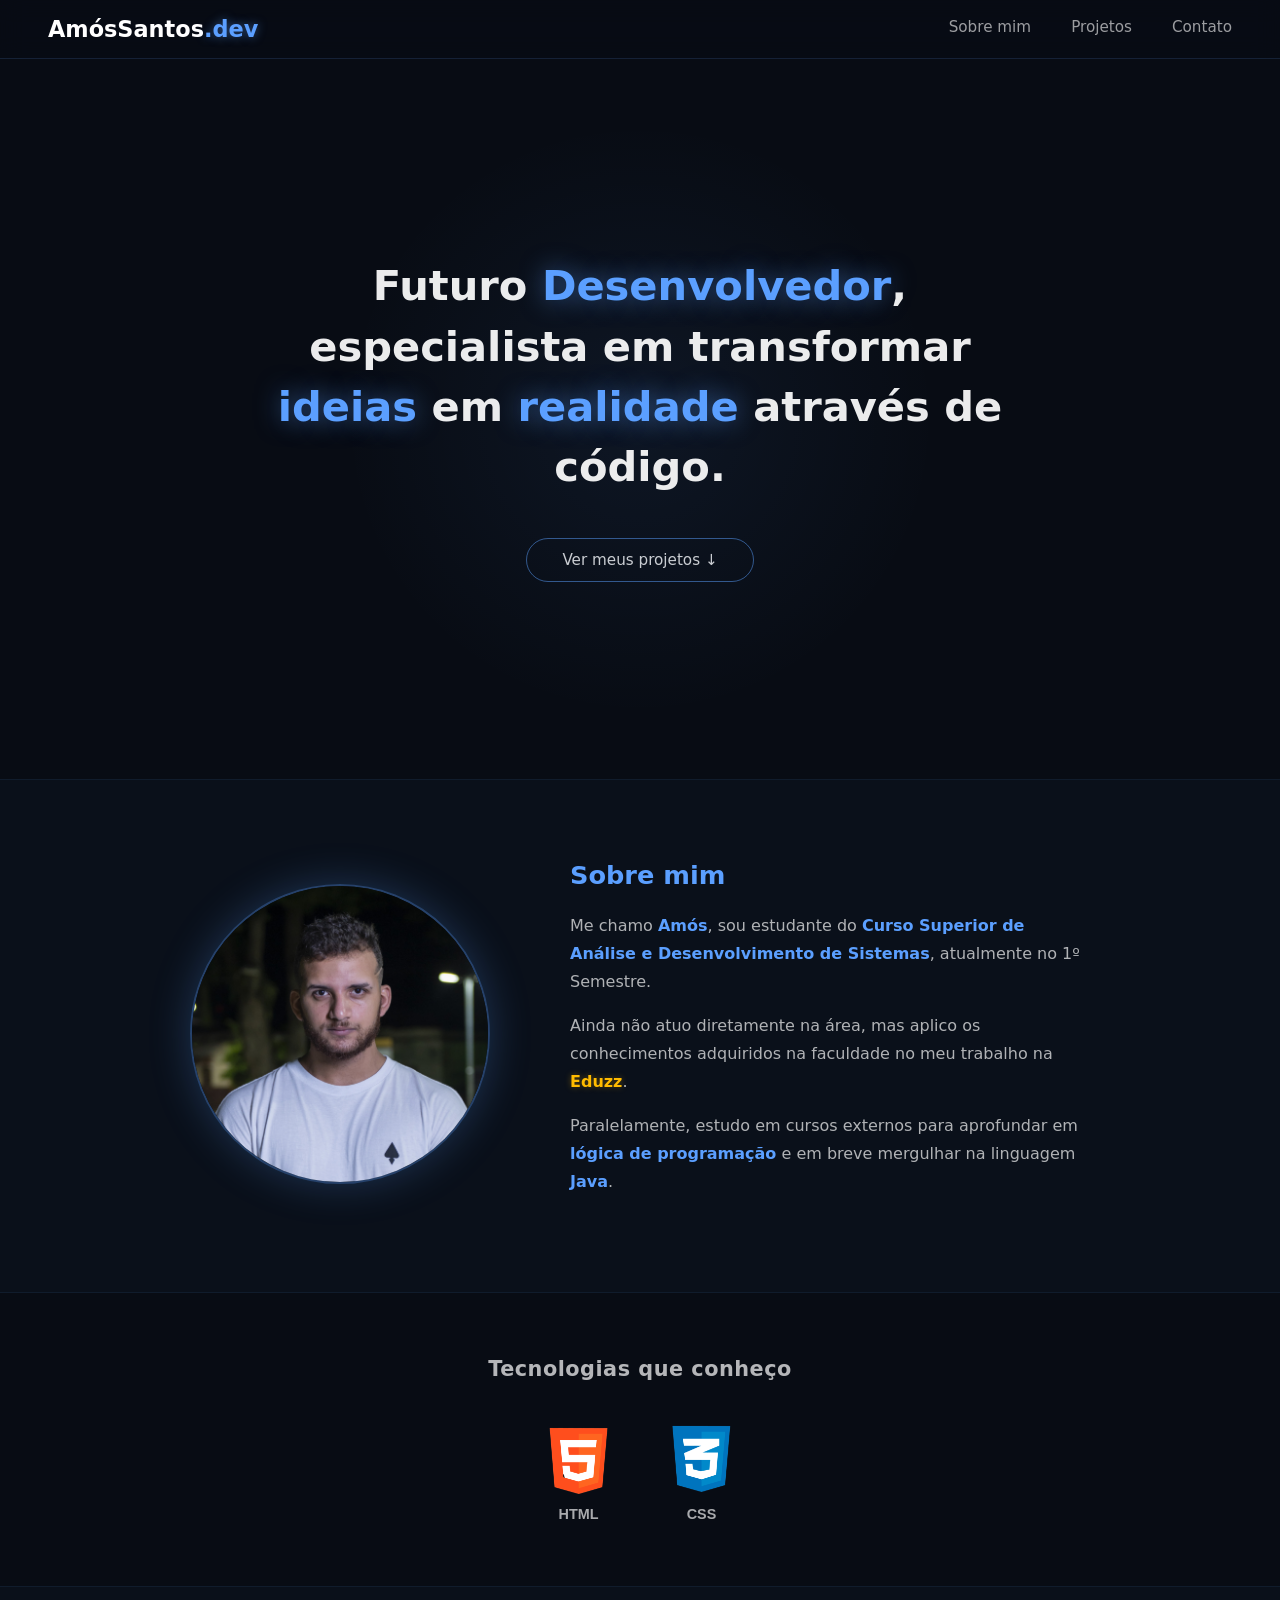
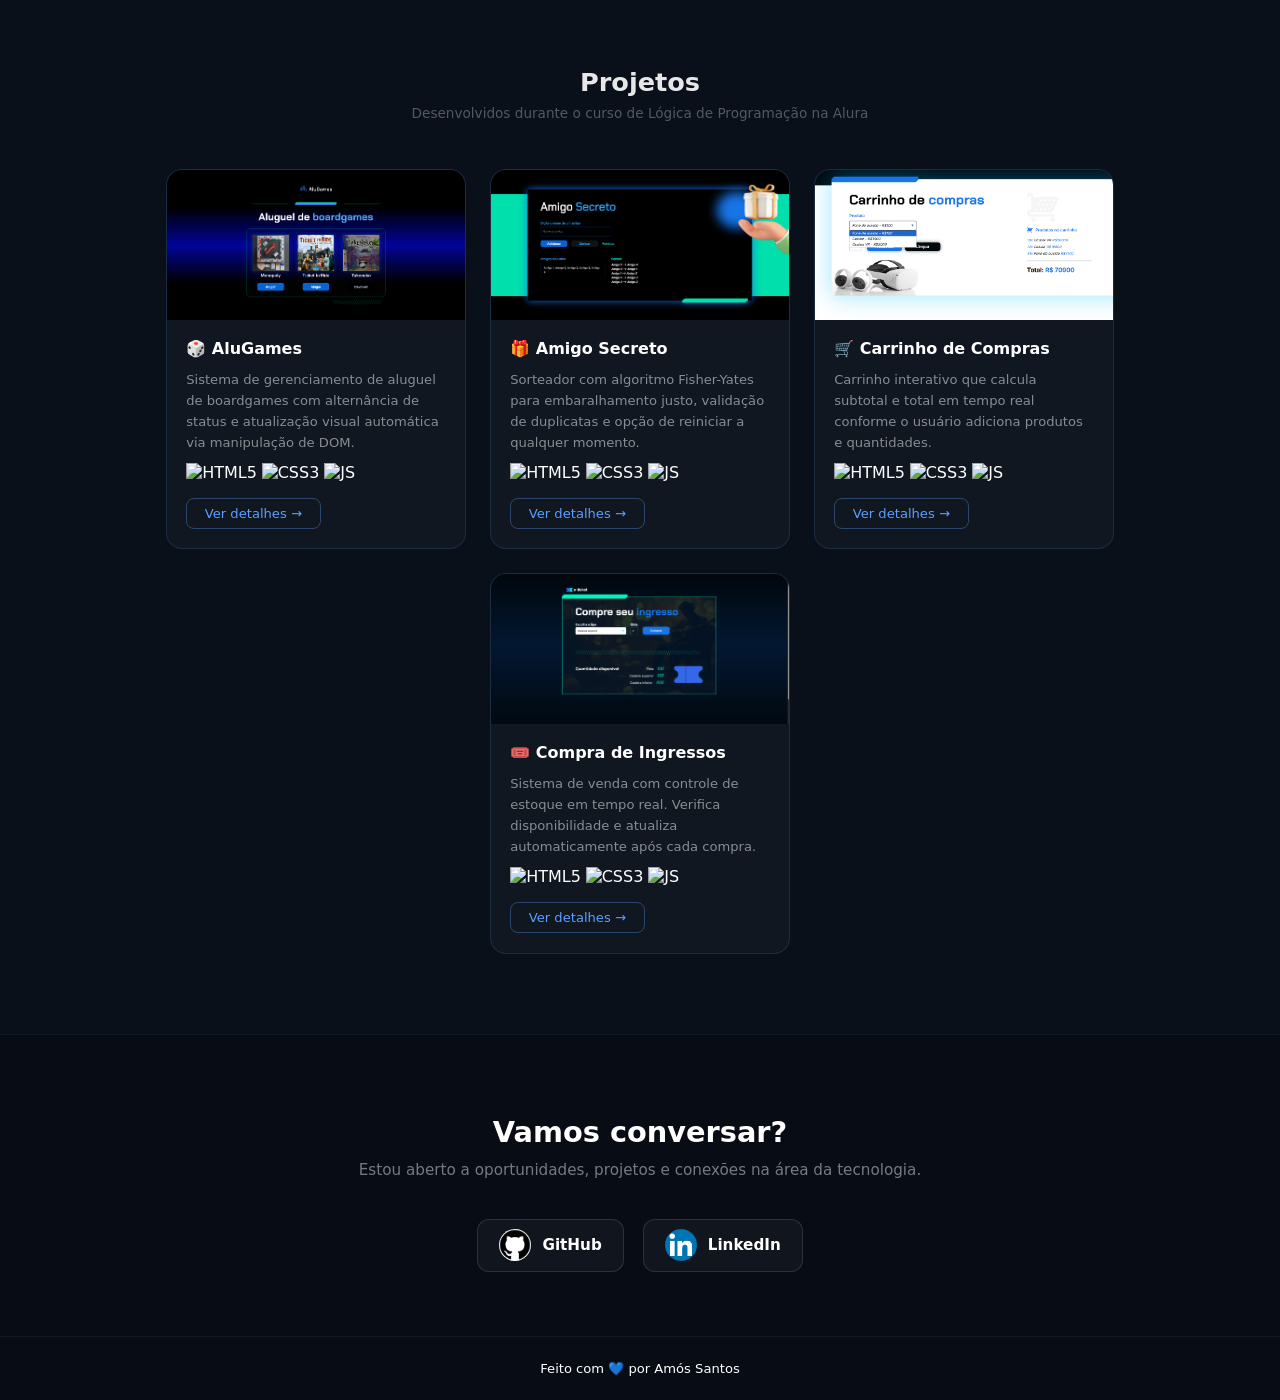
==== Projeto portifólio/Melhorado pela IA/index.html @ 755e551a "commit definitivo" ====
<!doctype html>
<html lang="pt-br">
  <head>
    <meta charset="UTF-8" />
    <meta name="viewport" content="width=device-width, initial-scale=1.0" />
    <title>Amós Santos | Dev</title>
    <link rel="stylesheet" href="index.css" />
  </head>

  <body>
    <!-- MENU -->
    <nav id="menu">
      <p class="logo">
        <a href="#">AmósSantos<span class="logo-destaque">.dev</span></a>
      </p>
      <div class="opcoes">
        <a href="#sobre-mim">Sobre mim</a>
        <a href="#projetos">Projetos</a>
        <a href="#contato">Contato</a>
      </div>
    </nav>

    <!-- HERO -->
    <section class="apresentacao">
      <h1 class="apresentacao-frase">
        Futuro <span class="destaque-frase">Desenvolvedor</span>, especialista
        em transformar <span class="destaque-frase">ideias</span> em
        <span class="destaque-frase">realidade</span>
        através de código.
      </h1>
      <a href="#projetos" class="btn-cta">Ver meus projetos ↓</a>
    </section>

    <!-- SOBRE MIM -->
    <section id="sobre-mim">
      <div class="foto">
        <img src="../img/MF.jpg" alt="Foto de Amós" />
      </div>
      <div class="sm-escrita">
        <h2>Sobre mim</h2>
        <p class="espaco-curto">
          Me chamo <span class="destaque-frase-menor">Amós</span>, sou estudante
          do
          <span class="destaque-frase-menor"
            >Curso Superior de Análise e Desenvolvimento de Sistemas</span
          >, atualmente no 1º Semestre.
        </p>
        <p class="espaco-curto">
          Ainda não atuo diretamente na área, mas aplico os conhecimentos
          adquiridos na faculdade no meu trabalho na
          <span class="eduzz">Eduzz</span>.
        </p>
        <p class="espaco-curto">
          Paralelamente, estudo em cursos externos para aprofundar em
          <span class="destaque-frase-menor">lógica de programação</span> e em
          breve mergulhar na linguagem
          <span class="destaque-frase-menor">Java</span>.
        </p>
      </div>
    </section>

    <!-- LINGUAGENS -->
    <section class="container-linguagem">
      <h2>Tecnologias que conheço</h2>
      <div class="linguagens">
        <div class="linguagem-item">
          <img src="../Logos/html.png" alt="HTML" />
          <p class="nome-linguagem">HTML</p>
        </div>
        <div class="linguagem-item">
          <img src="../Logos/css.png" alt="CSS" />
          <p class="nome-linguagem">CSS</p>
        </div>
      </div>
    </section>

    <!-- PROJETOS -->
    <section id="projetos">
      <h2>Projetos</h2>
      <p class="projetos-subtitulo">
        Desenvolvidos durante o curso de Lógica de Programação na Alura
      </p>

      <div class="continer_projetos">
        <div
          class="card_projeto"
          data-titulo="🎲 AluGames"
          data-img="../img/projetos/AluguelBoardGames.png"
          data-descricao="Sistema de gerenciamento de aluguel de boardgames. O usuário pode alternar o status de cada jogo entre disponível e alugado, com atualização visual automática do botão e da imagem. Desenvolvido com manipulação de DOM e lógica de estados em JavaScript — um dos primeiros contatos com interatividade real no browser."
          data-github="https://github.com/AmosSantos02/Projetos-Alura---Logica-de-programa-o-com-JS/tree/main/alugames"
        >
          <img
            class="card_projetos_img"
            src="../img/projetos/AluguelBoardGames.png"
            alt="AluGames"
          />
          <div class="card_body">
            <h3>🎲 AluGames</h3>
            <p class="card_projetos_descricao">
              Sistema de gerenciamento de aluguel de boardgames com alternância
              de status e atualização visual automática via manipulação de DOM.
            </p>
            <div class="card_projetos_tecnologias">
              <img
                src="https://img.shields.io/badge/HTML5-E34F26?style=flat&logo=html5&logoColor=white"
                alt="HTML5"
              />
              <img
                src="https://img.shields.io/badge/CSS3-1572B6?style=flat&logo=css3&logoColor=white"
                alt="CSS3"
              />
              <img
                src="https://img.shields.io/badge/JavaScript-F7DF1E?style=flat&logo=javascript&logoColor=black"
                alt="JS"
              />
            </div>
            <span class="card_btn">Ver detalhes →</span>
          </div>
        </div>

        <div
          class="card_projeto"
          data-titulo="🎁 Amigo Secreto"
          data-img="../img/projetos/AmigoSecreto.png"
          data-descricao="Aplicação para organizar sorteios de amigo secreto. O usuário adiciona participantes e o sistema embaralha a lista usando o algoritmo Fisher-Yates para gerar os pares de forma aleatória e justa. Conta com validações para evitar nomes duplicados e a possibilidade de reiniciar o sorteio a qualquer momento."
          data-github="https://github.com/AmosSantos02/Projetos-Alura---Logica-de-programa-o-com-JS/tree/main/amigo-secreto"
        >
          <img
            class="card_projetos_img"
            src="../img/projetos/AmigoSecreto.png"
            alt="Amigo Secreto"
          />
          <div class="card_body">
            <h3>🎁 Amigo Secreto</h3>
            <p class="card_projetos_descricao">
              Sorteador com algoritmo Fisher-Yates para embaralhamento justo,
              validação de duplicatas e opção de reiniciar a qualquer momento.
            </p>
            <div class="card_projetos_tecnologias">
              <img
                src="https://img.shields.io/badge/HTML5-E34F26?style=flat&logo=html5&logoColor=white"
                alt="HTML5"
              />
              <img
                src="https://img.shields.io/badge/CSS3-1572B6?style=flat&logo=css3&logoColor=white"
                alt="CSS3"
              />
              <img
                src="https://img.shields.io/badge/JavaScript-F7DF1E?style=flat&logo=javascript&logoColor=black"
                alt="JS"
              />
            </div>
            <span class="card_btn">Ver detalhes →</span>
          </div>
        </div>

        <div
          class="card_projeto"
          data-titulo="🛒 Carrinho de Compras"
          data-img="../img/projetos/CarrinhoDeCompras.png"
          data-descricao="Simulação de um carrinho de compras interativo. O usuário seleciona produtos, define a quantidade e o sistema calcula automaticamente o subtotal e o valor total da compra em tempo real, com inserção dinâmica de itens na lista e opção de limpar o carrinho por completo."
          data-github="https://github.com/AmosSantos02/Projetos-Alura---Logica-de-programa-o-com-JS/tree/main/carrinho-compras"
        >
          <img
            class="card_projetos_img"
            src="../img/projetos/CarrinhoDeCompras.png"
            alt="Carrinho de Compras"
          />
          <div class="card_body">
            <h3>🛒 Carrinho de Compras</h3>
            <p class="card_projetos_descricao">
              Carrinho interativo que calcula subtotal e total em tempo real
              conforme o usuário adiciona produtos e quantidades.
            </p>
            <div class="card_projetos_tecnologias">
              <img
                src="https://img.shields.io/badge/HTML5-E34F26?style=flat&logo=html5&logoColor=white"
                alt="HTML5"
              />
              <img
                src="https://img.shields.io/badge/CSS3-1572B6?style=flat&logo=css3&logoColor=white"
                alt="CSS3"
              />
              <img
                src="https://img.shields.io/badge/JavaScript-F7DF1E?style=flat&logo=javascript&logoColor=black"
                alt="JS"
              />
            </div>
            <span class="card_btn">Ver detalhes →</span>
          </div>
        </div>

        <div
          class="card_projeto"
          data-titulo="🎟️ Compra de Ingressos"
          data-img="../img/projetos/Ingressos.png"
          data-descricao="Sistema de venda de ingressos com controle de estoque em tempo real. O usuário escolhe o tipo de ingresso (pista, cadeira superior ou inferior) e a quantidade desejada. O sistema verifica a disponibilidade e, em caso positivo, subtrai do estoque e atualiza a interface imediatamente."
          data-github="https://github.com/AmosSantos02/Projetos-Alura---Logica-de-programa-o-com-JS/tree/main/ingresso"
        >
          <img
            class="card_projetos_img"
            src="../img/projetos/Ingressos.png"
            alt="Compra de Ingressos"
          />
          <div class="card_body">
            <h3>🎟️ Compra de Ingressos</h3>
            <p class="card_projetos_descricao">
              Sistema de venda com controle de estoque em tempo real. Verifica
              disponibilidade e atualiza automaticamente após cada compra.
            </p>
            <div class="card_projetos_tecnologias">
              <img
                src="https://img.shields.io/badge/HTML5-E34F26?style=flat&logo=html5&logoColor=white"
                alt="HTML5"
              />
              <img
                src="https://img.shields.io/badge/CSS3-1572B6?style=flat&logo=css3&logoColor=white"
                alt="CSS3"
              />
              <img
                src="https://img.shields.io/badge/JavaScript-F7DF1E?style=flat&logo=javascript&logoColor=black"
                alt="JS"
              />
            </div>
            <span class="card_btn">Ver detalhes →</span>
          </div>
        </div>
      </div>
    </section>

    <!-- MODAL -->
    <div id="modal-overlay" class="modal-overlay">
      <div class="modal-box">
        <button class="modal-fechar" id="modal-fechar">✕</button>
        <img class="modal-img" id="modal-img" src="" alt="" />
        <div class="modal-conteudo">
          <h2 class="modal-titulo" id="modal-titulo"></h2>
          <p class="modal-descricao" id="modal-descricao"></p>
          <div class="modal-tecnologias">
            <img
              src="https://img.shields.io/badge/HTML5-E34F26?style=flat-square&logo=html5&logoColor=white"
              alt="HTML5"
            />
            <img
              src="https://img.shields.io/badge/CSS3-1572B6?style=flat-square&logo=css3&logoColor=white"
              alt="CSS3"
            />
            <img
              src="https://img.shields.io/badge/JavaScript-F7DF1E?style=flat-square&logo=javascript&logoColor=black"
              alt="JS"
            />
          </div>
          <a class="modal-btn" id="modal-btn" href="#" target="_blank"
            >Ver no GitHub →</a
          >
        </div>
      </div>
    </div>

    <!-- CONTATO -->
    <section id="contato">
      <h2>Vamos conversar?</h2>
      <p class="contato-sub">
        Estou aberto a oportunidades, projetos e conexões na área da tecnologia.
      </p>
      <div class="redes">
        <a href="https://github.com/AmosSantos02" target="_blank" class="midia">
          <img src="../img/Githublogo.jpg" alt="GitHub" />
          <p>GitHub</p>
        </a>
        <a
          href="https://www.linkedin.com/in/am%C3%B3s-santos-841b32259/"
          target="_blank"
          class="midia"
        >
          <img src="../img/LinkedInlogo.png" alt="LinkedIn" />
          <p>LinkedIn</p>
        </a>
      </div>
    </section>

    <footer>
      <p>Feito com 💙 por Amós Santos</p>
    </footer>

    <script>
      const cards = document.querySelectorAll(".card_projeto");
      const overlay = document.getElementById("modal-overlay");
      const btnFechar = document.getElementById("modal-fechar");

      cards.forEach((card) => {
        card.addEventListener("click", () => {
          document.getElementById("modal-img").src = card.dataset.img;
          document.getElementById("modal-img").alt = card.dataset.titulo;
          document.getElementById("modal-titulo").textContent =
            card.dataset.titulo;
          document.getElementById("modal-descricao").textContent =
            card.dataset.descricao;
          document.getElementById("modal-btn").href = card.dataset.github;

          overlay.classList.add("ativo");
          document.body.style.overflow = "hidden";
        });
      });

      function fecharModal() {
        overlay.classList.remove("ativo");
        document.body.style.overflow = "";
      }

      btnFechar.addEventListener("click", fecharModal);

      overlay.addEventListener("click", (e) => {
        if (e.target === overlay) fecharModal();
      });

      document.addEventListener("keydown", (e) => {
        if (e.key === "Escape") fecharModal();
      });
    </script>
  </body>
</html>
---- Projeto portifólio/Melhorado pela IA/index.css ----
/* ===========================
   BASE
=========================== */
*, *::before, *::after {
  margin: 0;
  padding: 0;
  box-sizing: border-box;
  color: white;
  text-decoration: none;
  font-family: system-ui, -apple-system, BlinkMacSystemFont, 'Segoe UI', Roboto, Oxygen, Ubuntu, Cantarell, 'Open Sans', 'Helvetica Neue', sans-serif;
}

html {
  font-size: 16px;
  scroll-behavior: smooth;
}

body {
  background-color: #080c14;
  overflow-x: hidden;
}

/* ===========================
   MENU
=========================== */
#menu {
  position: sticky;
  top: 0;
  z-index: 100;
  display: flex;
  justify-content: space-between;
  align-items: center;
  padding: 1rem 3rem;
  background-color: rgba(8, 12, 20, 0.9);
  backdrop-filter: blur(12px);
  border-bottom: 1px solid rgba(100, 160, 255, 0.15);
}

.logo {
  font-size: 1.4rem;
  font-weight: bold;
}

.logo-destaque {
  color: #5b9fff;
  text-shadow: 0 0 10px rgba(91, 159, 255, 0.5);
}

.opcoes {
  display: flex;
  gap: 2.5rem;
}

.opcoes a {
  font-size: 0.95rem;
  font-weight: 500;
  color: rgba(255, 255, 255, 0.6);
  position: relative;
  padding-bottom: 4px;
  transition: color 0.3s;
}

.opcoes a::after {
  content: '';
  position: absolute;
  bottom: 0;
  left: 0;
  width: 0;
  height: 2px;
  background: #5b9fff;
  border-radius: 2px;
  transition: width 0.3s ease;
}

.opcoes a:hover {
  color: white;
}

.opcoes a:hover::after {
  width: 100%;
}

/* ===========================
   APRESENTAÇÃO (HERO)
=========================== */
.apresentacao {
  display: flex;
  flex-direction: column;
  align-items: center;
  justify-content: center;
  min-height: 80vh;
  padding: 4rem 2rem;
  text-align: center;
  position: relative;
}

.apresentacao::before {
  content: '';
  position: absolute;
  width: 600px;
  height: 600px;
  background: radial-gradient(circle, rgba(91, 159, 255, 0.07) 0%, transparent 70%);
  border-radius: 50%;
  top: 50%;
  left: 50%;
  transform: translate(-50%, -50%);
  pointer-events: none;
}

.apresentacao-frase {
  max-width: 750px;
  font-size: 2.6rem;
  line-height: 1.45;
  font-weight: 600;
  color: rgba(255, 255, 255, 0.92);
  margin-bottom: 2.5rem;
  position: relative;
}

.destaque-frase {
  color: #5b9fff;
  font-weight: bold;
  text-shadow: 0 0 25px rgba(91, 159, 255, 0.5);
}

.btn-cta {
  display: inline-block;
  padding: 0.75rem 2.2rem;
  border: 1.5px solid rgba(91, 159, 255, 0.5);
  border-radius: 2rem;
  font-size: 0.95rem;
  color: rgba(255,255,255,0.8);
  transition: all 0.3s;
}

.btn-cta:hover {
  background: rgba(91, 159, 255, 0.12);
  border-color: #5b9fff;
  color: white;
  box-shadow: 0 0 20px rgba(91, 159, 255, 0.2);
}

/* ===========================
   SOBRE MIM
=========================== */
#sobre-mim {
  width: 100%;
  display: flex;
  align-items: center;
  justify-content: center;
  gap: 5rem;
  padding: 5rem 3rem;
  background: rgba(91, 159, 255, 0.025);
  border-top: 1px solid rgba(91, 159, 255, 0.08);
  border-bottom: 1px solid rgba(91, 159, 255, 0.08);
}
.foto img {
  width: 300px;
  height: 300px;
  object-fit: cover;
  border-radius: 50%;
  border: 2px solid rgba(91, 159, 255, 0.35);
  box-shadow: 0 0 40px rgba(91, 159, 255, 0.25);
  flex-shrink: 0;
}

.sm-escrita {
  max-width: 520px;
}

.sm-escrita h2 {
  font-size: 1.6rem;
  margin-bottom: 1.4rem;
  color: #5b9fff;
}

.sm-escrita p {
  font-size: 1rem;
  line-height: 1.75;
  color: rgba(255, 255, 255, 0.68);
}

.destaque-frase-menor {
  color: #5b9fff;
  font-weight: 600;
}

.espaco-curto {
  margin-bottom: 1rem;
}

.eduzz {
  color: #ffbb00;
  font-weight: bold;
  text-shadow: 0 0 6px rgba(255, 187, 0, 0.35);
}

/* ===========================
   LINGUAGENS / TECNOLOGIAS
=========================== */
.container-linguagem {
  width: 100%;
  display: flex;
  flex-direction: column;
  align-items: center;
  text-align: center;
  padding: 4rem 2rem;
}

.container-linguagem h2 {
  font-size: 1.3rem;
  font-weight: 600;
  color: rgba(255,255,255,0.7);
  margin-bottom: 2.5rem;
  letter-spacing: 0.5px;
}

.linguagens {
  display: flex;
  justify-content: center;
  gap: 3rem;
  flex-wrap: wrap;
}

.linguagem-item {
  display: flex;
  flex-direction: column;
  align-items: center;
  gap: 0.6rem;
  transition: transform 0.3s;
}

.linguagem-item:hover {
  transform: translateY(-5px);
}

.linguagem-item img {
  width: 75px;
}

.nome-linguagem {
  font-family: "Gill Sans", "Gill Sans MT", Calibri, "Trebuchet MS", sans-serif;
  font-size: 0.9rem;
  font-weight: 600;
  color: rgba(255,255,255,0.65);
}

/* ===========================
   PROJETOS
=========================== */
#projetos {
  width: 100%;
  padding: 5rem 2rem;
  display: flex;
  flex-direction: column;
  align-items: center;
  background: rgba(91, 159, 255, 0.025);
  border-top: 1px solid rgba(91, 159, 255, 0.08);
  border-bottom: 1px solid rgba(91, 159, 255, 0.08);
}

#projetos > h2 {
  font-size: 1.6rem;
  font-weight: 600;
  color: rgba(255,255,255,0.9);
  margin-bottom: 0.5rem;
}

.projetos-subtitulo {
  font-size: 0.85rem;
  color: rgba(255,255,255,0.3);
  margin-bottom: 3rem;
}

.continer_projetos {
  display: flex;
  flex-wrap: wrap;
  gap: 1.5rem;
  justify-content: center;
  max-width: 1050px;
  width: 100%;
}

.card_projeto {
  width: 300px;
  background: rgba(255, 255, 255, 0.03);
  border: 1px solid rgba(91, 159, 255, 0.15);
  border-radius: 1rem;
  overflow: hidden;
  transition: transform 0.3s, box-shadow 0.3s, border-color 0.3s;
}

.card_projeto:hover {
  transform: translateY(-6px);
  box-shadow: 0 10px 35px rgba(91, 159, 255, 0.15);
  border-color: rgba(91, 159, 255, 0.4);
}

.card_projetos_img {
  width: 100%;
  height: 150px;
  object-fit: cover;
  display: block;
  background-color: #111827;
}

.card_body {
  padding: 1.2rem;
  display: flex;
  flex-direction: column;
  gap: 0.65rem;
}

.card_body h3 {
  font-size: 1rem;
  font-weight: 700;
}

.card_projetos_descricao {
  font-size: 0.82rem;
  line-height: 1.6;
  color: rgba(255, 255, 255, 0.5);
}

.card_projetos_tecnologias {
  display: flex;
  flex-wrap: wrap;
  gap: 0.3rem;
}

.card_projetos_tecnologias img {
  height: 18px;
  width: auto;
}

.card_btn {
  display: inline-block;
  margin-top: 0.4rem;
  padding: 0.45rem 1.1rem;
  border: 1px solid rgba(91, 159, 255, 0.35);
  border-radius: 0.5rem;
  font-size: 0.82rem;
  color: #5b9fff;
  text-align: center;
  align-self: flex-start;
  transition: all 0.3s;
}

.card_btn:hover {
  background: #5b9fff;
  color: white;
  border-color: #5b9fff;
}

/* ===========================
   CONTATO
=========================== */
#contato {
  width: 100%;
  text-align: center;
  padding: 5rem 2rem 4rem;
}

#contato h2 {
  font-size: 1.8rem;
  font-weight: 700;
  margin-bottom: 0.75rem;
}

.contato-sub {
  font-size: 0.95rem;
  color: rgba(255,255,255,0.45);
  margin-bottom: 2.5rem;
}

.redes {
  display: flex;
  justify-content: center;
  gap: 1.2rem;
  flex-wrap: wrap;
}

.midia {
  display: flex;
  align-items: center;
  gap: 0.7rem;
  font-weight: 600;
  font-size: 0.95rem;
  padding: 0.6rem 1.3rem;
  border: 1px solid rgba(255, 255, 255, 0.12);
  background-color: rgba(255, 255, 255, 0.04);
  border-radius: 0.75rem;
  transition: all 0.3s;
}

.midia:hover {
  transform: translateY(-3px);
  background-color: rgba(91, 159, 255, 0.12);
  border-color: rgba(91, 159, 255, 0.45);
  box-shadow: 0 6px 20px rgba(91, 159, 255, 0.15);
}

.midia img {
  width: 2rem;
  border-radius: 50%;
}

/* ===========================
   FOOTER
=========================== */
footer {
  text-align: center;
  padding: 1.5rem;
  font-size: 0.82rem;
  color: rgba(255,255,255,0.2);
  border-top: 1px solid rgba(255,255,255,0.05);
}

/* ===========================
   MODAL
=========================== */
.modal-overlay {
  position: fixed;
  inset: 0;
  background: rgba(0, 0, 0, 0.75);
  backdrop-filter: blur(6px);
  z-index: 999;
  display: flex;
  align-items: center;
  justify-content: center;
  padding: 2rem;

  opacity: 0;
  pointer-events: none;
  transition: opacity 0.3s ease;
}

.modal-overlay.ativo {
  opacity: 1;
  pointer-events: all;
}

.modal-box {
  background: #0f1624;
  border: 1px solid rgba(91, 159, 255, 0.2);
  border-radius: 1.2rem;
  overflow: hidden;
  max-width: 820px;
  width: 100%;
  position: relative;
  transform: translateY(20px) scale(0.97);
  transition: transform 0.3s ease;
}

.modal-overlay.ativo .modal-box {
  transform: translateY(0) scale(1);
}

.modal-fechar {
  position: absolute;
  top: 1rem;
  right: 1rem;
  background: rgba(255,255,255,0.08);
  border: 1px solid rgba(255,255,255,0.15);
  border-radius: 50%;
  width: 2.2rem;
  height: 2.2rem;
  font-size: 1rem;
  cursor: pointer;
  display: flex;
  align-items: center;
  justify-content: center;
  transition: background 0.2s;
  z-index: 10;
}

.modal-fechar:hover {
  background: rgba(255, 80, 80, 0.25);
  border-color: rgba(255, 80, 80, 0.4);
}

.modal-img {
  width: 100%;
  max-height: 380px;
  object-fit: cover;
  display: block;
  background-color: #111827;
}

.modal-conteudo {
  padding: 1.8rem 2rem 2rem;
  display: flex;
  flex-direction: column;
  gap: 0.9rem;
}

.modal-titulo {
  font-size: 1.4rem;
  font-weight: 700;
}

.modal-descricao {
  font-size: 0.95rem;
  line-height: 1.75;
  color: rgba(255,255,255,0.65);
}

.modal-tecnologias {
  display: flex;
  gap: 0.4rem;
  flex-wrap: wrap;
}

.modal-tecnologias img {
  height: 22px;
}

.modal-btn {
  display: inline-block;
  align-self: flex-start;
  margin-top: 0.4rem;
  padding: 0.6rem 1.5rem;
  background: rgba(91, 159, 255, 0.12);
  border: 1px solid rgba(91, 159, 255, 0.4);
  border-radius: 0.6rem;
  font-size: 0.9rem;
  color: #5b9fff;
  transition: all 0.3s;
}

.modal-btn:hover {
  background: #5b9fff;
  color: white;
  border-color: #5b9fff;
}

/* card vira clicável */
.card_projeto {
  cursor: pointer;
}

/* ===========================
   RESPONSIVIDADE — TELAS GRANDES (2K+)
=========================== */
@media (min-width: 1440px) {
  html {
    font-size: 18px;
  }

  .apresentacao-frase {
    font-size: 3.2rem;
    max-width: 950px;
  }

  .btn-cta {
    font-size: 1.1rem;
    padding: 0.9rem 2.6rem;
  }

  #sobre-mim {
    gap: 7rem;
    padding: 7rem 5rem;
  }

  .foto img {
    width: 500px;
    height: 500px;
  }

  .sm-escrita {
    max-width: 620px;
  }

  .sm-escrita h2 {
    font-size: 2rem;
  }

  .sm-escrita p {
    font-size: 1.15rem;
  }

  .container-linguagem {
    padding: 5rem 2rem;
  }

  .linguagem-item img {
    width: 95px;
  }

  .nome-linguagem {
    font-size: 1.05rem;
  }

  #projetos {
    padding: 6rem 2rem;
  }

  #projetos > h2 {
    font-size: 2rem;
  }

  .continer_projetos {
    max-width: 1300px;
    gap: 2rem;
  }

  .card_projeto {
    width: 360px;
  }

  .card_projetos_img {
    height: 185px;
  }

  .card_body {
    padding: 1.5rem;
    gap: 0.8rem;
  }

  .card_body h3 {
    font-size: 1.2rem;
  }

  .card_projetos_descricao {
    font-size: 0.95rem;
  }

  .card_projetos_tecnologias img {
    height: 22px;
  }

  .card_btn {
    font-size: 0.95rem;
    padding: 0.6rem 1.4rem;
  }

  #contato {
    padding: 6rem 2rem 5rem;
  }

  #contato h2 {
    font-size: 2.2rem;
  }

  .contato-sub {
    font-size: 1.1rem;
  }

  .midia {
    font-size: 1.1rem;
    padding: 0.8rem 1.6rem;
  }

  .midia img {
    width: 2.5rem;
  }
}

@media (min-width: 2000px) {
  html {
    font-size: 20px;
  }

  .continer_projetos {
    max-width: 1600px;
  }

  .card_projeto {
    width: 400px;
  }

  #sobre-mim {
    max-width: 1400px;
    margin: 0 auto;
    width: 100%;
  }
}

/* ===========================
   RESPONSIVIDADE — TELAS PEQUENAS
=========================== */
@media (max-width: 768px) {
  #menu {
    padding: 0.9rem 1.5rem;
  }

  .opcoes {
    gap: 1.2rem;
  }

  .opcoes a {
    font-size: 0.85rem;
  }

  .apresentacao-frase {
    font-size: 1.9rem;
  }

  #sobre-mim {
    flex-direction: column;
    text-align: center;
    padding: 3.5rem 1.5rem;
    gap: 2rem;
  }

  .sm-escrita {
    max-width: 100%;
  }

  .sm-escrita p {
    text-align: left;
  }

  .card_projeto {
    width: 100%;
    max-width: 340px;
  }
}

@media (max-width: 480px) {
  .apresentacao-frase {
    font-size: 1.5rem;
  }

  #menu {
    flex-direction: column;
    gap: 0.5rem;
    padding: 0.75rem 1rem;
  }

  .logo {
    font-size: 1.1rem;
  }
}
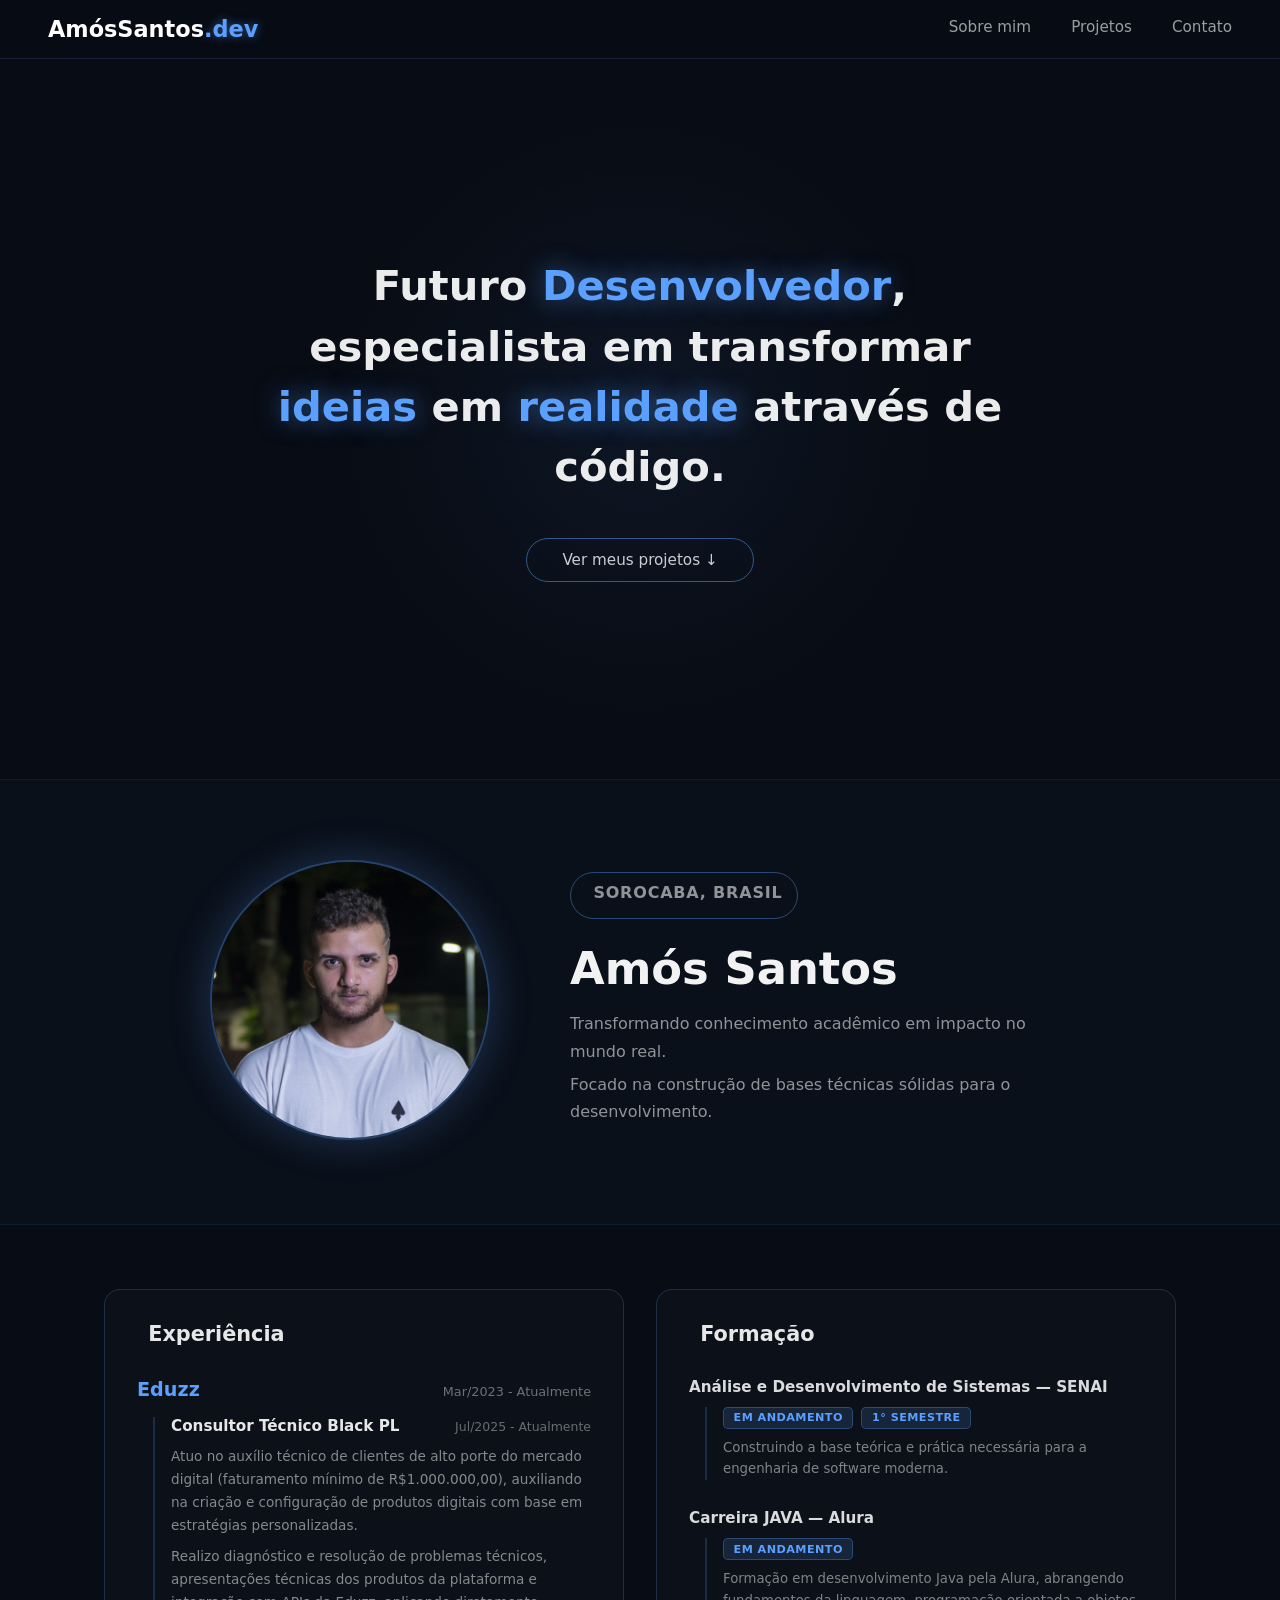
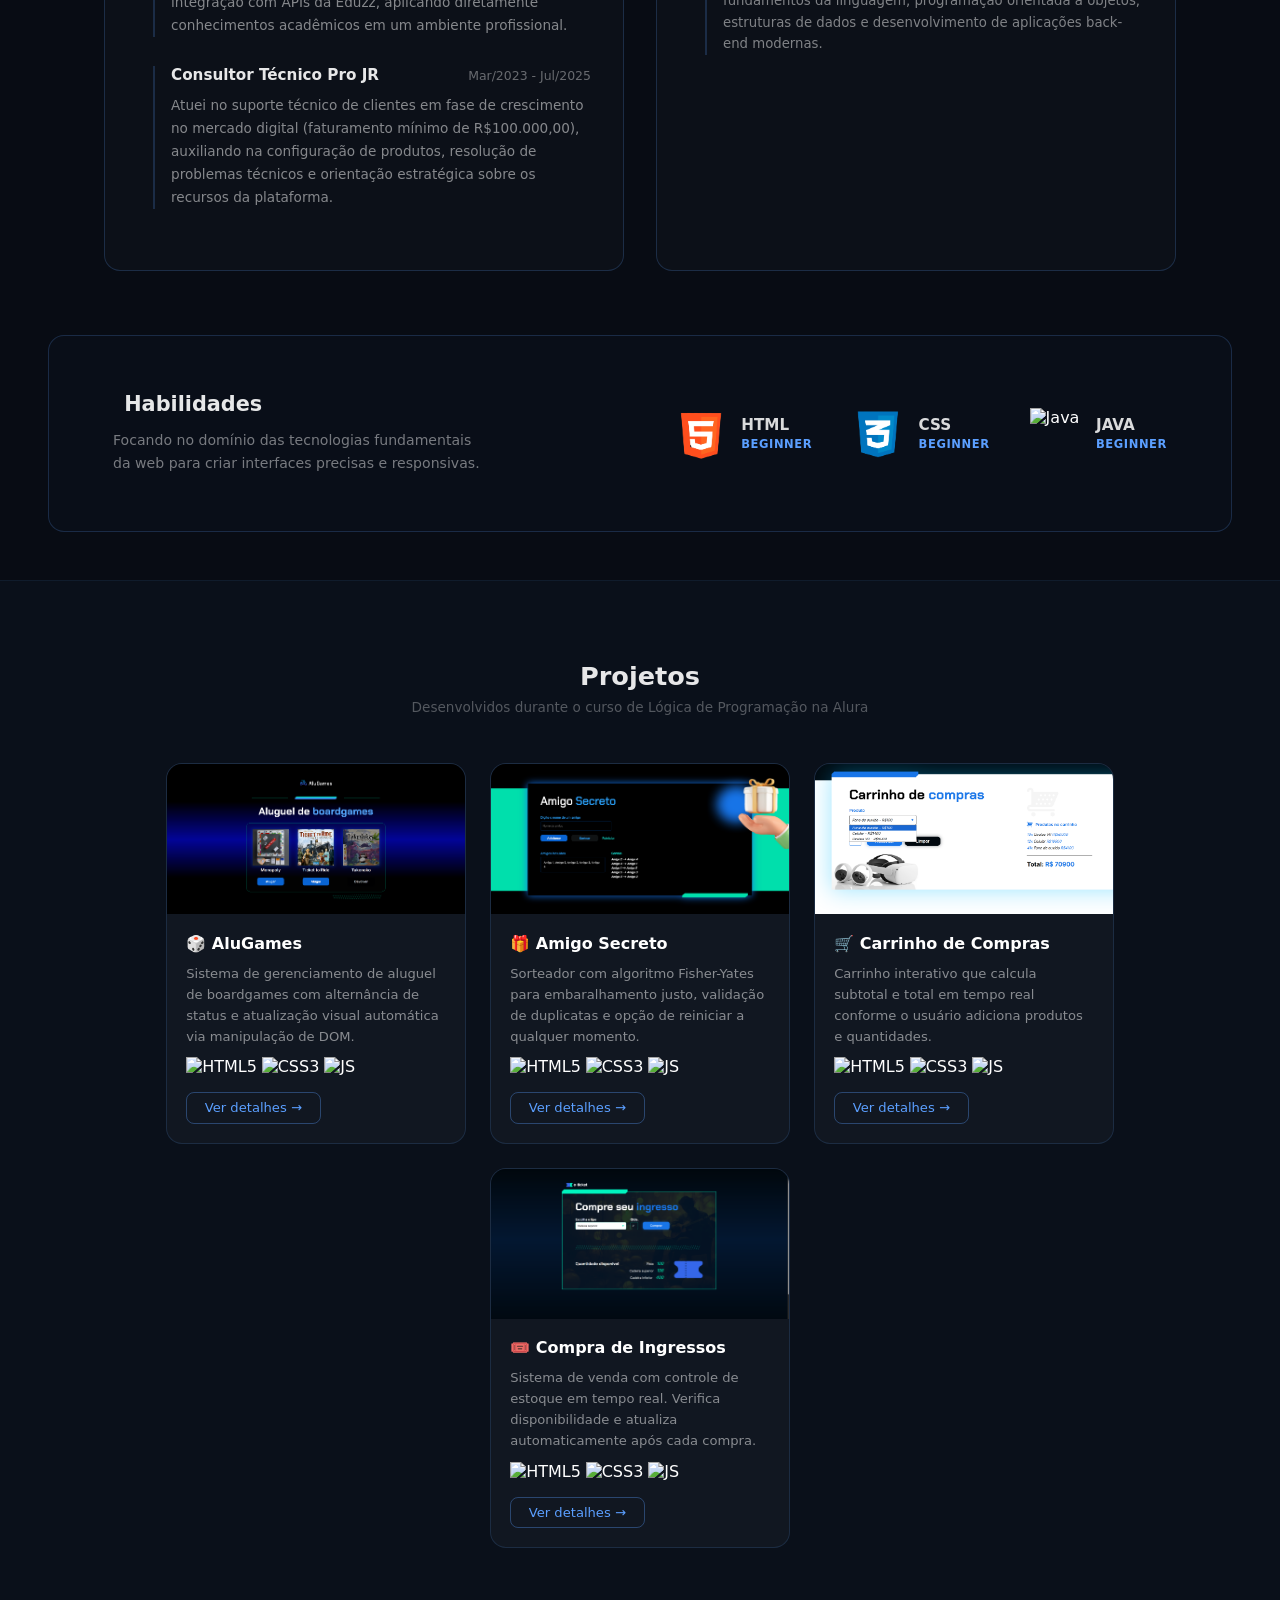
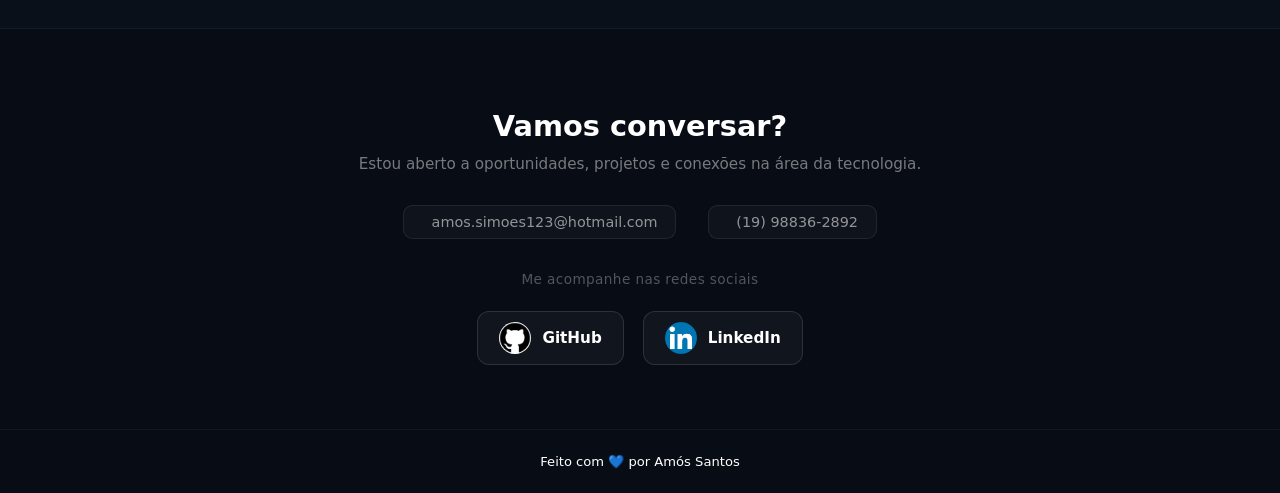
==== commit 14cfaa88: "Ajuste no sobre mim" ====
--- a/Projeto portifólio/Melhorado pela IA/index.html
+++ b/Projeto portifólio/Melhorado pela IA/index.html
@@ -1,322 +1,344 @@
 <!doctype html>
 <html lang="pt-br">
-  <head>
-    <meta charset="UTF-8" />
-    <meta name="viewport" content="width=device-width, initial-scale=1.0" />
-    <title>Amós Santos | Dev</title>
-    <link rel="stylesheet" href="index.css" />
-  </head>
-
-  <body>
-    <!-- MENU -->
-    <nav id="menu">
-      <p class="logo">
-        <a href="#">AmósSantos<span class="logo-destaque">.dev</span></a>
-      </p>
-      <div class="opcoes">
-        <a href="#sobre-mim">Sobre mim</a>
-        <a href="#projetos">Projetos</a>
-        <a href="#contato">Contato</a>
-      </div>
-    </nav>
-
-    <!-- HERO -->
-    <section class="apresentacao">
-      <h1 class="apresentacao-frase">
-        Futuro <span class="destaque-frase">Desenvolvedor</span>, especialista
-        em transformar <span class="destaque-frase">ideias</span> em
-        <span class="destaque-frase">realidade</span>
-        através de código.
-      </h1>
-      <a href="#projetos" class="btn-cta">Ver meus projetos ↓</a>
-    </section>
-
-    <!-- SOBRE MIM -->
-    <section id="sobre-mim">
-      <div class="foto">
-        <img src="../img/MF.jpg" alt="Foto de Amós" />
-      </div>
-      <div class="sm-escrita">
-        <h2>Sobre mim</h2>
-        <p class="espaco-curto">
-          Me chamo <span class="destaque-frase-menor">Amós</span>, sou estudante
-          do
-          <span class="destaque-frase-menor"
-            >Curso Superior de Análise e Desenvolvimento de Sistemas</span
-          >, atualmente no 1º Semestre.
-        </p>
-        <p class="espaco-curto">
-          Ainda não atuo diretamente na área, mas aplico os conhecimentos
-          adquiridos na faculdade no meu trabalho na
-          <span class="eduzz">Eduzz</span>.
-        </p>
-        <p class="espaco-curto">
-          Paralelamente, estudo em cursos externos para aprofundar em
-          <span class="destaque-frase-menor">lógica de programação</span> e em
-          breve mergulhar na linguagem
-          <span class="destaque-frase-menor">Java</span>.
-        </p>
-      </div>
-    </section>
-
-    <!-- LINGUAGENS -->
-    <section class="container-linguagem">
-      <h2>Tecnologias que conheço</h2>
-      <div class="linguagens">
-        <div class="linguagem-item">
-          <img src="../Logos/html.png" alt="HTML" />
-          <p class="nome-linguagem">HTML</p>
-        </div>
-        <div class="linguagem-item">
-          <img src="../Logos/css.png" alt="CSS" />
-          <p class="nome-linguagem">CSS</p>
-        </div>
-      </div>
-    </section>
-
-    <!-- PROJETOS -->
-    <section id="projetos">
-      <h2>Projetos</h2>
-      <p class="projetos-subtitulo">
-        Desenvolvidos durante o curso de Lógica de Programação na Alura
-      </p>
-
-      <div class="continer_projetos">
-        <div
-          class="card_projeto"
-          data-titulo="🎲 AluGames"
-          data-img="../img/projetos/AluguelBoardGames.png"
-          data-descricao="Sistema de gerenciamento de aluguel de boardgames. O usuário pode alternar o status de cada jogo entre disponível e alugado, com atualização visual automática do botão e da imagem. Desenvolvido com manipulação de DOM e lógica de estados em JavaScript — um dos primeiros contatos com interatividade real no browser."
-          data-github="https://github.com/AmosSantos02/Projetos-Alura---Logica-de-programa-o-com-JS/tree/main/alugames"
-        >
-          <img
-            class="card_projetos_img"
-            src="../img/projetos/AluguelBoardGames.png"
-            alt="AluGames"
-          />
-          <div class="card_body">
-            <h3>🎲 AluGames</h3>
-            <p class="card_projetos_descricao">
-              Sistema de gerenciamento de aluguel de boardgames com alternância
-              de status e atualização visual automática via manipulação de DOM.
-            </p>
-            <div class="card_projetos_tecnologias">
-              <img
-                src="https://img.shields.io/badge/HTML5-E34F26?style=flat&logo=html5&logoColor=white"
-                alt="HTML5"
-              />
-              <img
-                src="https://img.shields.io/badge/CSS3-1572B6?style=flat&logo=css3&logoColor=white"
-                alt="CSS3"
-              />
-              <img
-                src="https://img.shields.io/badge/JavaScript-F7DF1E?style=flat&logo=javascript&logoColor=black"
-                alt="JS"
-              />
-            </div>
-            <span class="card_btn">Ver detalhes →</span>
-          </div>
-        </div>
-
-        <div
-          class="card_projeto"
-          data-titulo="🎁 Amigo Secreto"
-          data-img="../img/projetos/AmigoSecreto.png"
-          data-descricao="Aplicação para organizar sorteios de amigo secreto. O usuário adiciona participantes e o sistema embaralha a lista usando o algoritmo Fisher-Yates para gerar os pares de forma aleatória e justa. Conta com validações para evitar nomes duplicados e a possibilidade de reiniciar o sorteio a qualquer momento."
-          data-github="https://github.com/AmosSantos02/Projetos-Alura---Logica-de-programa-o-com-JS/tree/main/amigo-secreto"
-        >
-          <img
-            class="card_projetos_img"
-            src="../img/projetos/AmigoSecreto.png"
-            alt="Amigo Secreto"
-          />
-          <div class="card_body">
-            <h3>🎁 Amigo Secreto</h3>
-            <p class="card_projetos_descricao">
-              Sorteador com algoritmo Fisher-Yates para embaralhamento justo,
-              validação de duplicatas e opção de reiniciar a qualquer momento.
-            </p>
-            <div class="card_projetos_tecnologias">
-              <img
-                src="https://img.shields.io/badge/HTML5-E34F26?style=flat&logo=html5&logoColor=white"
-                alt="HTML5"
-              />
-              <img
-                src="https://img.shields.io/badge/CSS3-1572B6?style=flat&logo=css3&logoColor=white"
-                alt="CSS3"
-              />
-              <img
-                src="https://img.shields.io/badge/JavaScript-F7DF1E?style=flat&logo=javascript&logoColor=black"
-                alt="JS"
-              />
-            </div>
-            <span class="card_btn">Ver detalhes →</span>
-          </div>
-        </div>
-
-        <div
-          class="card_projeto"
-          data-titulo="🛒 Carrinho de Compras"
-          data-img="../img/projetos/CarrinhoDeCompras.png"
-          data-descricao="Simulação de um carrinho de compras interativo. O usuário seleciona produtos, define a quantidade e o sistema calcula automaticamente o subtotal e o valor total da compra em tempo real, com inserção dinâmica de itens na lista e opção de limpar o carrinho por completo."
-          data-github="https://github.com/AmosSantos02/Projetos-Alura---Logica-de-programa-o-com-JS/tree/main/carrinho-compras"
-        >
-          <img
-            class="card_projetos_img"
-            src="../img/projetos/CarrinhoDeCompras.png"
-            alt="Carrinho de Compras"
-          />
-          <div class="card_body">
-            <h3>🛒 Carrinho de Compras</h3>
-            <p class="card_projetos_descricao">
-              Carrinho interativo que calcula subtotal e total em tempo real
-              conforme o usuário adiciona produtos e quantidades.
-            </p>
-            <div class="card_projetos_tecnologias">
-              <img
-                src="https://img.shields.io/badge/HTML5-E34F26?style=flat&logo=html5&logoColor=white"
-                alt="HTML5"
-              />
-              <img
-                src="https://img.shields.io/badge/CSS3-1572B6?style=flat&logo=css3&logoColor=white"
-                alt="CSS3"
-              />
-              <img
-                src="https://img.shields.io/badge/JavaScript-F7DF1E?style=flat&logo=javascript&logoColor=black"
-                alt="JS"
-              />
-            </div>
-            <span class="card_btn">Ver detalhes →</span>
-          </div>
-        </div>
-
-        <div
-          class="card_projeto"
-          data-titulo="🎟️ Compra de Ingressos"
-          data-img="../img/projetos/Ingressos.png"
-          data-descricao="Sistema de venda de ingressos com controle de estoque em tempo real. O usuário escolhe o tipo de ingresso (pista, cadeira superior ou inferior) e a quantidade desejada. O sistema verifica a disponibilidade e, em caso positivo, subtrai do estoque e atualiza a interface imediatamente."
-          data-github="https://github.com/AmosSantos02/Projetos-Alura---Logica-de-programa-o-com-JS/tree/main/ingresso"
-        >
-          <img
-            class="card_projetos_img"
-            src="../img/projetos/Ingressos.png"
-            alt="Compra de Ingressos"
-          />
-          <div class="card_body">
-            <h3>🎟️ Compra de Ingressos</h3>
-            <p class="card_projetos_descricao">
-              Sistema de venda com controle de estoque em tempo real. Verifica
-              disponibilidade e atualiza automaticamente após cada compra.
-            </p>
-            <div class="card_projetos_tecnologias">
-              <img
-                src="https://img.shields.io/badge/HTML5-E34F26?style=flat&logo=html5&logoColor=white"
-                alt="HTML5"
-              />
-              <img
-                src="https://img.shields.io/badge/CSS3-1572B6?style=flat&logo=css3&logoColor=white"
-                alt="CSS3"
-              />
-              <img
-                src="https://img.shields.io/badge/JavaScript-F7DF1E?style=flat&logo=javascript&logoColor=black"
-                alt="JS"
-              />
-            </div>
-            <span class="card_btn">Ver detalhes →</span>
-          </div>
-        </div>
-      </div>
-    </section>
-
-    <!-- MODAL -->
-    <div id="modal-overlay" class="modal-overlay">
-      <div class="modal-box">
-        <button class="modal-fechar" id="modal-fechar">✕</button>
-        <img class="modal-img" id="modal-img" src="" alt="" />
-        <div class="modal-conteudo">
-          <h2 class="modal-titulo" id="modal-titulo"></h2>
-          <p class="modal-descricao" id="modal-descricao"></p>
-          <div class="modal-tecnologias">
-            <img
-              src="https://img.shields.io/badge/HTML5-E34F26?style=flat-square&logo=html5&logoColor=white"
-              alt="HTML5"
-            />
-            <img
-              src="https://img.shields.io/badge/CSS3-1572B6?style=flat-square&logo=css3&logoColor=white"
-              alt="CSS3"
-            />
-            <img
-              src="https://img.shields.io/badge/JavaScript-F7DF1E?style=flat-square&logo=javascript&logoColor=black"
-              alt="JS"
-            />
-          </div>
-          <a class="modal-btn" id="modal-btn" href="#" target="_blank"
-            >Ver no GitHub →</a
-          >
-        </div>
-      </div>
-    </div>
-
-    <!-- CONTATO -->
-    <section id="contato">
-      <h2>Vamos conversar?</h2>
-      <p class="contato-sub">
-        Estou aberto a oportunidades, projetos e conexões na área da tecnologia.
-      </p>
-      <div class="redes">
-        <a href="https://github.com/AmosSantos02" target="_blank" class="midia">
-          <img src="../img/Githublogo.jpg" alt="GitHub" />
-          <p>GitHub</p>
-        </a>
-        <a
-          href="https://www.linkedin.com/in/am%C3%B3s-santos-841b32259/"
-          target="_blank"
-          class="midia"
-        >
-          <img src="../img/LinkedInlogo.png" alt="LinkedIn" />
-          <p>LinkedIn</p>
-        </a>
-      </div>
-    </section>
-
-    <footer>
-      <p>Feito com 💙 por Amós Santos</p>
-    </footer>
-
-    <script>
-      const cards = document.querySelectorAll(".card_projeto");
-      const overlay = document.getElementById("modal-overlay");
-      const btnFechar = document.getElementById("modal-fechar");
-
-      cards.forEach((card) => {
-        card.addEventListener("click", () => {
-          document.getElementById("modal-img").src = card.dataset.img;
-          document.getElementById("modal-img").alt = card.dataset.titulo;
-          document.getElementById("modal-titulo").textContent =
-            card.dataset.titulo;
-          document.getElementById("modal-descricao").textContent =
-            card.dataset.descricao;
-          document.getElementById("modal-btn").href = card.dataset.github;
-
-          overlay.classList.add("ativo");
-          document.body.style.overflow = "hidden";
-        });
+
+<head>
+  <meta charset="UTF-8" />
+  <meta name="viewport" content="width=device-width, initial-scale=1.0" />
+  <title>Amós Santos | Dev</title>
+  <link rel="stylesheet" href="index.css" />
+</head>
+
+<body>
+  <!-- MENU -->
+  <nav id="menu">
+    <p class="logo">
+      <a href="#">AmósSantos<span class="logo-destaque">.dev</span></a>
+    </p>
+    <div class="opcoes">
+      <a href="#sobre-mim">Sobre mim</a>
+      <a href="#projetos">Projetos</a>
+      <a href="#contato">Contato</a>
+    </div>
+  </nav>
+
+  <!-- HERO -->
+  <section class="apresentacao">
+    <h1 class="apresentacao-frase">
+      Futuro <span class="destaque-frase">Desenvolvedor</span>, especialista
+      em transformar <span class="destaque-frase">ideias</span> em
+      <span class="destaque-frase">realidade</span>
+      através de código.
+    </h1>
+    <a href="#projetos" class="btn-cta">Ver meus projetos ↓</a>
+  </section>
+
+  <!-- SOBRE MIM -->
+  <section id="sobre-mim">
+    <div class="foto">
+      <img src="/Projeto portifólio/img/MF.jpg" alt="Foto de Amós" />
+    </div>
+    <div class="dados_sm">
+      <div class="location">
+        <i data-lucide="map-pin"></i>
+        <p>SOROCABA, BRASIL</p>
+      </div>
+      <h1>Amós Santos</h1>
+      <p>Transformando conhecimento acadêmico em impacto no mundo real.</p>
+      <p>Focado na construção de bases técnicas sólidas para o desenvolvimento.</p>
+    </div>
+  </section>
+
+  <!-- EXPERIÊNCIA E FORMAÇÃO -->
+  <section class="experiencia_formacao">
+    <div class="experiencia card-secao">
+      <div class="titulo-secao">
+        <i data-lucide="briefcase-business"></i>
+        <h2>Experiência</h2>
+      </div>
+
+      <div class="emprego">
+        <div class="empresa_periodo">
+          <h3 class="empresa">Eduzz</h3>
+          <p class="periodo-geral">Mar/2023 - Atualmente</p>
+        </div>
+
+        <div class="detalhes_emprego">
+          <div class="cargo_periodo">
+            <p class="cargo">Consultor Técnico Black PL</p>
+            <p class="periodo">Jul/2025 - Atualmente</p>
+          </div>
+          <p class="detalhes_cargo">
+            Atuo no auxílio técnico de clientes de alto porte do mercado
+            digital (faturamento mínimo de R$1.000.000,00), auxiliando na
+            criação e configuração de produtos digitais com base em
+            estratégias personalizadas.
+          </p>
+          <p class="detalhes_cargo">
+            Realizo diagnóstico e resolução de problemas técnicos,
+            apresentações técnicas dos produtos da plataforma e integração com
+            APIs da Eduzz, aplicando diretamente conhecimentos acadêmicos em
+            um ambiente profissional.
+          </p>
+        </div>
+
+        <div class="detalhes_emprego">
+          <div class="cargo_periodo">
+            <p class="cargo">Consultor Técnico Pro JR</p>
+            <p class="periodo">Mar/2023 - Jul/2025</p>
+          </div>
+          <p class="detalhes_cargo">
+            Atuei no suporte técnico de clientes em fase de crescimento no
+            mercado digital (faturamento mínimo de R$100.000,00), auxiliando
+            na configuração de produtos, resolução de problemas técnicos e
+            orientação estratégica sobre os recursos da plataforma.
+          </p>
+        </div>
+      </div>
+    </div>
+
+    <div class="formacao card-secao">
+      <div class="titulo-secao">
+        <i data-lucide="graduation-cap"></i>
+        <h2>Formação</h2>
+      </div>
+
+      <div class="curso">
+        <h3>Análise e Desenvolvimento de Sistemas — SENAI</h3>
+        <div class="detalhes_curso">
+          <div class="status-badges">
+            <span class="badge">EM ANDAMENTO</span>
+            <span class="badge">1° SEMESTRE</span>
+          </div>
+          <p>Construindo a base teórica e prática necessária para a engenharia de software moderna.</p>
+        </div>
+      </div>
+
+      <div class="curso">
+        <h3>Carreira JAVA — Alura</h3>
+        <div class="detalhes_curso">
+          <div class="status-badges">
+            <span class="badge">EM ANDAMENTO</span>
+          </div>
+          <p>Formação em desenvolvimento Java pela Alura, abrangendo fundamentos da linguagem, programação orientada a
+            objetos, estruturas de dados e desenvolvimento de aplicações back-end modernas.</p>
+        </div>
+      </div>
+    </div>
+  </section>
+
+  <!-- HABILIDADES -->
+  <section class="container-linguagem">
+    <div class="habilidades-header">
+      <div class="titulo-secao">
+        <i data-lucide="square-terminal"></i>
+        <h2>Habilidades</h2>
+      </div>
+      <p class="habilidades-sub">Focando no domínio das tecnologias fundamentais da web para criar interfaces precisas e
+        responsivas.</p>
+    </div>
+
+    <div class="linguagens">
+      <div class="habilidade">
+        <img src="/Projeto portifólio/Logos/html.png" alt="HTML" />
+        <div class="habilidade_linguagem">
+          <p class="nome_linguagem">HTML</p>
+          <p class="habilidade_nivel">BEGINNER</p>
+        </div>
+      </div>
+
+      <div class="habilidade">
+        <img src="/Projeto portifólio/Logos/css.png" alt="CSS" />
+        <div class="habilidade_linguagem">
+          <p class="nome_linguagem">CSS</p>
+          <p class="habilidade_nivel">BEGINNER</p>
+        </div>
+      </div>
+
+      <div class="habilidade">
+        <img src="/Projeto portifólio/Logos/java.png" alt="Java" />
+        <div class="habilidade_linguagem">
+          <p class="nome_linguagem">JAVA</p>
+          <p class="habilidade_nivel">BEGINNER</p>
+        </div>
+      </div>
+    </div>
+  </section>
+
+  <!-- PROJETOS -->
+  <section id="projetos">
+    <h2>Projetos</h2>
+    <p class="projetos-subtitulo">Desenvolvidos durante o curso de Lógica de Programação na Alura</p>
+
+    <div class="continer_projetos">
+      <div class="card_projeto" data-titulo="🎲 AluGames"
+        data-img="/Projeto portifólio/img/projetos/AluguelBoardGames.png"
+        data-descricao="Sistema de gerenciamento de aluguel de boardgames. O usuário pode alternar o status de cada jogo entre disponível e alugado, com atualização visual automática do botão e da imagem. Desenvolvido com manipulação de DOM e lógica de estados em JavaScript — um dos primeiros contatos com interatividade real no browser."
+        data-github="https://github.com/AmosSantos02/Projetos-Alura---Logica-de-programa-o-com-JS/tree/main/alugames">
+        <img class="card_projetos_img" src="/Projeto portifólio/img/projetos/AluguelBoardGames.png" alt="AluGames" />
+        <div class="card_body">
+          <h3>🎲 AluGames</h3>
+          <p class="card_projetos_descricao">
+            Sistema de gerenciamento de aluguel de boardgames com alternância
+            de status e atualização visual automática via manipulação de DOM.
+          </p>
+          <div class="card_projetos_tecnologias">
+            <img src="https://img.shields.io/badge/HTML5-E34F26?style=flat&logo=html5&logoColor=white" alt="HTML5" />
+            <img src="https://img.shields.io/badge/CSS3-1572B6?style=flat&logo=css3&logoColor=white" alt="CSS3" />
+            <img src="https://img.shields.io/badge/JavaScript-F7DF1E?style=flat&logo=javascript&logoColor=black"
+              alt="JS" />
+          </div>
+          <span class="card_btn">Ver detalhes →</span>
+        </div>
+      </div>
+
+      <div class="card_projeto" data-titulo="🎁 Amigo Secreto"
+        data-img="/Projeto portifólio/img/projetos/AmigoSecreto.png"
+        data-descricao="Aplicação para organizar sorteios de amigo secreto. O usuário adiciona participantes e o sistema embaralha a lista usando o algoritmo Fisher-Yates para gerar os pares de forma aleatória e justa. Conta com validações para evitar nomes duplicados e a possibilidade de reiniciar o sorteio a qualquer momento."
+        data-github="https://github.com/AmosSantos02/Projetos-Alura---Logica-de-programa-o-com-JS/tree/main/amigo-secreto">
+        <img class="card_projetos_img" src="/Projeto portifólio/img/projetos/AmigoSecreto.png" alt="Amigo Secreto" />
+        <div class="card_body">
+          <h3>🎁 Amigo Secreto</h3>
+          <p class="card_projetos_descricao">
+            Sorteador com algoritmo Fisher-Yates para embaralhamento justo,
+            validação de duplicatas e opção de reiniciar a qualquer momento.
+          </p>
+          <div class="card_projetos_tecnologias">
+            <img src="https://img.shields.io/badge/HTML5-E34F26?style=flat&logo=html5&logoColor=white" alt="HTML5" />
+            <img src="https://img.shields.io/badge/CSS3-1572B6?style=flat&logo=css3&logoColor=white" alt="CSS3" />
+            <img src="https://img.shields.io/badge/JavaScript-F7DF1E?style=flat&logo=javascript&logoColor=black"
+              alt="JS" />
+          </div>
+          <span class="card_btn">Ver detalhes →</span>
+        </div>
+      </div>
+
+      <div class="card_projeto" data-titulo="🛒 Carrinho de Compras"
+        data-img="/Projeto portifólio/img/projetos/CarrinhoDeCompras.png"
+        data-descricao="Simulação de um carrinho de compras interativo. O usuário seleciona produtos, define a quantidade e o sistema calcula automaticamente o subtotal e o valor total da compra em tempo real, com inserção dinâmica de itens na lista e opção de limpar o carrinho por completo."
+        data-github="https://github.com/AmosSantos02/Projetos-Alura---Logica-de-programa-o-com-JS/tree/main/carrinho-compras">
+        <img class="card_projetos_img" src="/Projeto portifólio/img/projetos/CarrinhoDeCompras.png"
+          alt="Carrinho de Compras" />
+        <div class="card_body">
+          <h3>🛒 Carrinho de Compras</h3>
+          <p class="card_projetos_descricao">
+            Carrinho interativo que calcula subtotal e total em tempo real
+            conforme o usuário adiciona produtos e quantidades.
+          </p>
+          <div class="card_projetos_tecnologias">
+            <img src="https://img.shields.io/badge/HTML5-E34F26?style=flat&logo=html5&logoColor=white" alt="HTML5" />
+            <img src="https://img.shields.io/badge/CSS3-1572B6?style=flat&logo=css3&logoColor=white" alt="CSS3" />
+            <img src="https://img.shields.io/badge/JavaScript-F7DF1E?style=flat&logo=javascript&logoColor=black"
+              alt="JS" />
+          </div>
+          <span class="card_btn">Ver detalhes →</span>
+        </div>
+      </div>
+
+      <div class="card_projeto" data-titulo="🎟️ Compra de Ingressos"
+        data-img="/Projeto portifólio/img/projetos/Ingressos.png"
+        data-descricao="Sistema de venda de ingressos com controle de estoque em tempo real. O usuário escolhe o tipo de ingresso (pista, cadeira superior ou inferior) e a quantidade desejada. O sistema verifica a disponibilidade e, em caso positivo, subtrai do estoque e atualiza a interface imediatamente."
+        data-github="https://github.com/AmosSantos02/Projetos-Alura---Logica-de-programa-o-com-JS/tree/main/ingresso">
+        <img class="card_projetos_img" src="/Projeto portifólio/img/projetos/Ingressos.png" alt="Compra de Ingressos" />
+        <div class="card_body">
+          <h3>🎟️ Compra de Ingressos</h3>
+          <p class="card_projetos_descricao">
+            Sistema de venda com controle de estoque em tempo real. Verifica
+            disponibilidade e atualiza automaticamente após cada compra.
+          </p>
+          <div class="card_projetos_tecnologias">
+            <img src="https://img.shields.io/badge/HTML5-E34F26?style=flat&logo=html5&logoColor=white" alt="HTML5" />
+            <img src="https://img.shields.io/badge/CSS3-1572B6?style=flat&logo=css3&logoColor=white" alt="CSS3" />
+            <img src="https://img.shields.io/badge/JavaScript-F7DF1E?style=flat&logo=javascript&logoColor=black"
+              alt="JS" />
+          </div>
+          <span class="card_btn">Ver detalhes →</span>
+        </div>
+      </div>
+    </div>
+  </section>
+
+  <!-- MODAL -->
+  <div id="modal-overlay" class="modal-overlay">
+    <div class="modal-box">
+      <button class="modal-fechar" id="modal-fechar">✕</button>
+      <img class="modal-img" id="modal-img" src="" alt="" />
+      <div class="modal-conteudo">
+        <h2 class="modal-titulo" id="modal-titulo"></h2>
+        <p class="modal-descricao" id="modal-descricao"></p>
+        <div class="modal-tecnologias">
+          <img src="https://img.shields.io/badge/HTML5-E34F26?style=flat-square&logo=html5&logoColor=white"
+            alt="HTML5" />
+          <img src="https://img.shields.io/badge/CSS3-1572B6?style=flat-square&logo=css3&logoColor=white" alt="CSS3" />
+          <img src="https://img.shields.io/badge/JavaScript-F7DF1E?style=flat-square&logo=javascript&logoColor=black"
+            alt="JS" />
+        </div>
+        <a class="modal-btn" id="modal-btn" href="#" target="_blank">Ver no GitHub →</a>
+      </div>
+    </div>
+  </div>
+
+  <!-- CONTATO -->
+  <section id="contato">
+    <h2>Vamos conversar?</h2>
+    <p class="contato-sub">Estou aberto a oportunidades, projetos e conexões na área da tecnologia.</p>
+
+    <div class="contato-info">
+      <div class="contato-item">
+        <i data-lucide="mail"></i>
+        <span>amos.simoes123@hotmail.com</span>
+      </div>
+      <div class="contato-item">
+        <i data-lucide="phone"></i>
+        <span>(19) 98836-2892</span>
+      </div>
+    </div>
+
+    <p class="contato-redes-titulo">Me acompanhe nas redes sociais</p>
+    <div class="redes">
+      <a href="https://github.com/AmosSantos02" target="_blank" class="midia">
+        <img src="/Projeto portifólio/img/Githublogo.jpg" alt="GitHub" />
+        <p>GitHub</p>
+      </a>
+      <a href="https://www.linkedin.com/in/am%C3%B3s-santos-841b32259/" target="_blank" class="midia">
+        <img src="/Projeto portifólio/img/LinkedInlogo.png" alt="LinkedIn" />
+        <p>LinkedIn</p>
+      </a>
+    </div>
+  </section>
+
+  <footer>
+    <p>Feito com 💙 por Amós Santos</p>
+  </footer>
+
+  <script src="https://unpkg.com/lucide@latest"></script>
+  <script>
+    lucide.createIcons();
+
+    const cards = document.querySelectorAll(".card_projeto");
+    const overlay = document.getElementById("modal-overlay");
+    const btnFechar = document.getElementById("modal-fechar");
+
+    cards.forEach((card) => {
+      card.addEventListener("click", () => {
+        document.getElementById("modal-img").src = card.dataset.img;
+        document.getElementById("modal-img").alt = card.dataset.titulo;
+        document.getElementById("modal-titulo").textContent = card.dataset.titulo;
+        document.getElementById("modal-descricao").textContent = card.dataset.descricao;
+        document.getElementById("modal-btn").href = card.dataset.github;
+        overlay.classList.add("ativo");
+        document.body.style.overflow = "hidden";
       });
-
-      function fecharModal() {
-        overlay.classList.remove("ativo");
-        document.body.style.overflow = "";
-      }
-
-      btnFechar.addEventListener("click", fecharModal);
-
-      overlay.addEventListener("click", (e) => {
-        if (e.target === overlay) fecharModal();
-      });
-
-      document.addEventListener("keydown", (e) => {
-        if (e.key === "Escape") fecharModal();
-      });
-    </script>
-  </body>
+    });
+
+    function fecharModal() {
+      overlay.classList.remove("ativo");
+      document.body.style.overflow = "";
+    }
+
+    btnFechar.addEventListener("click", fecharModal);
+    overlay.addEventListener("click", (e) => { if (e.target === overlay) fecharModal(); });
+    document.addEventListener("keydown", (e) => { if (e.key === "Escape") fecharModal(); });
+  </script>
+</body>
+
 </html>
--- a/Projeto portifólio/Melhorado pela IA/index.css
+++ b/Projeto portifólio/Melhorado pela IA/index.css
@@ -1,7 +1,9 @@
 /* ===========================
    BASE
 =========================== */
-*, *::before, *::after {
+*,
+*::before,
+*::after {
   margin: 0;
   padding: 0;
   box-sizing: border-box;
@@ -81,7 +83,7 @@
 }
 
 /* ===========================
-   APRESENTAÇÃO (HERO)
+   HERO
 =========================== */
 .apresentacao {
   display: flex;
@@ -129,7 +131,7 @@
   border: 1.5px solid rgba(91, 159, 255, 0.5);
   border-radius: 2rem;
   font-size: 0.95rem;
-  color: rgba(255,255,255,0.8);
+  color: rgba(255, 255, 255, 0.8);
   transition: all 0.3s;
 }
 
@@ -154,9 +156,10 @@
   border-top: 1px solid rgba(91, 159, 255, 0.08);
   border-bottom: 1px solid rgba(91, 159, 255, 0.08);
 }
+
 .foto img {
-  width: 300px;
-  height: 300px;
+  width: 280px;
+  height: 280px;
   object-fit: cover;
   border-radius: 50%;
   border: 2px solid rgba(91, 159, 255, 0.35);
@@ -164,85 +167,268 @@
   flex-shrink: 0;
 }
 
-.sm-escrita {
+.dados_sm {
+  display: flex;
+  flex-direction: column;
+  max-width: 500px;
+}
+
+.location {
+  display: inline-flex;
+  align-items: center;
+  gap: 0.5rem;
+  padding: 0.35rem 0.9rem;
+  border: 1px solid rgba(91, 159, 255, 0.4);
+  border-radius: 2rem;
+  margin-bottom: 1.5rem;
+  width: fit-content;
+}
+
+.location p {
+  font-size: 0.75rem;
+  font-weight: 700;
+  letter-spacing: 0.05em;
+  color: rgba(255, 255, 255, 0.7);
+}
+
+.location svg {
+  width: 0.9rem;
+  height: 0.9rem;
+  stroke: #5b9fff !important;
+  flex-shrink: 0;
+}
+
+.dados_sm h1 {
+  font-size: 2.8rem;
+  font-weight: 700;
+  margin-bottom: 1rem;
+  line-height: 1.15;
+  color: rgba(255, 255, 255, 0.95);
+}
+
+.dados_sm p {
+  font-size: 1rem;
+  line-height: 1.7;
+  color: rgba(255, 255, 255, 0.55);
+  margin-bottom: 0.4rem;
+}
+
+/* ===========================
+   EXPERIÊNCIA E FORMAÇÃO
+=========================== */
+.experiencia_formacao {
+  display: flex;
+  justify-content: center;
+  gap: 2rem;
+  padding: 4rem 3rem;
+  flex-wrap: wrap;
+}
+
+.card-secao {
+  flex: 1;
+  min-width: 300px;
   max-width: 520px;
-}
-
-.sm-escrita h2 {
-  font-size: 1.6rem;
-  margin-bottom: 1.4rem;
+  background: rgba(255, 255, 255, 0.02);
+  border: 1px solid rgba(91, 159, 255, 0.2);
+  border-radius: 1rem;
+  padding: 2rem;
+  transition: border-color 0.3s;
+}
+
+.card-secao:hover {
+  border-color: rgba(91, 159, 255, 0.4);
+}
+
+.titulo-secao {
+  display: flex;
+  align-items: center;
+  gap: 0.7rem;
+  margin-bottom: 2rem;
+}
+
+.titulo-secao svg {
+  width: 1.5rem;
+  height: 1.5rem;
+  stroke: #5b9fff !important;
+  flex-shrink: 0;
+}
+
+.titulo-secao h2 {
+  font-size: 1.3rem;
+  font-weight: 700;
+  color: rgba(255, 255, 255, 0.9);
+}
+
+/* Experiência */
+.empresa_periodo {
+  display: flex;
+  justify-content: space-between;
+  align-items: baseline;
+  margin-bottom: 1rem;
+  flex-wrap: wrap;
+  gap: 0.3rem;
+}
+
+.empresa {
+  font-size: 1.2rem;
+  font-weight: 700;
   color: #5b9fff;
 }
 
-.sm-escrita p {
-  font-size: 1rem;
-  line-height: 1.75;
-  color: rgba(255, 255, 255, 0.68);
-}
-
-.destaque-frase-menor {
+.periodo-geral {
+  font-size: 0.8rem;
+  color: rgba(255, 255, 255, 0.4);
+}
+
+.detalhes_emprego {
+  margin: 0 0 1.8rem 1rem;
+  padding-left: 1rem;
+  border-left: 2px solid rgba(91, 159, 255, 0.2);
+}
+
+.cargo_periodo {
+  display: flex;
+  justify-content: space-between;
+  align-items: baseline;
+  flex-wrap: wrap;
+  gap: 0.3rem;
+  margin-bottom: 0.6rem;
+}
+
+.cargo {
+  font-weight: 700;
+  font-size: 0.95rem;
+  color: rgba(255, 255, 255, 0.9);
+}
+
+.periodo {
+  font-size: 0.78rem;
+  color: rgba(255, 255, 255, 0.38);
+}
+
+.detalhes_cargo {
+  font-size: 0.85rem;
+  line-height: 1.7;
+  color: rgba(255, 255, 255, 0.5);
+  margin-bottom: 0.5rem;
+}
+
+/* Formação */
+.curso {
+  margin-bottom: 1.8rem;
+}
+
+.curso h3 {
+  font-size: 0.95rem;
+  font-weight: 700;
+  color: rgba(255, 255, 255, 0.85);
+  margin-bottom: 0.7rem;
+}
+
+.detalhes_curso {
+  margin-left: 1rem;
+  padding-left: 1rem;
+  border-left: 2px solid rgba(91, 159, 255, 0.2);
+}
+
+.detalhes_curso p {
+  font-size: 0.83rem;
+  line-height: 1.65;
+  color: rgba(255, 255, 255, 0.48);
+  margin-top: 0.5rem;
+}
+
+.status-badges {
+  display: flex;
+  gap: 0.5rem;
+  flex-wrap: wrap;
+  margin-bottom: 0.4rem;
+}
+
+.badge {
+  font-size: 0.7rem;
+  font-weight: 700;
+  letter-spacing: 0.04em;
+  padding: 0.2rem 0.6rem;
+  background: rgba(91, 159, 255, 0.15);
+  border: 1px solid rgba(91, 159, 255, 0.3);
+  border-radius: 0.3rem;
   color: #5b9fff;
-  font-weight: 600;
-}
-
-.espaco-curto {
-  margin-bottom: 1rem;
-}
-
-.eduzz {
-  color: #ffbb00;
-  font-weight: bold;
-  text-shadow: 0 0 6px rgba(255, 187, 0, 0.35);
-}
-
-/* ===========================
-   LINGUAGENS / TECNOLOGIAS
+}
+
+/* ===========================
+   HABILIDADES
 =========================== */
 .container-linguagem {
-  width: 100%;
+  display: flex;
+  align-items: center;
+  justify-content: space-between;
+  gap: 3rem;
+  padding: 3.5rem 4rem;
+  /* mesmo padding lateral que .experiencia_formacao */
+  margin: 0 3rem 3rem;
+  border: 1px solid rgba(91, 159, 255, 0.2);
+  border-radius: 1rem;
+  background: rgba(91, 159, 255, 0.02);
+  flex-wrap: wrap;
+}
+
+.habilidades-header {
+  max-width: 380px;
+}
+
+.habilidades-header .titulo-secao {
+  margin-bottom: 0.8rem;
+}
+
+.habilidades-sub {
+  font-size: 0.88rem;
+  line-height: 1.65;
+  color: rgba(255, 255, 255, 0.45);
+  margin-top: 0.5rem;
+}
+
+.linguagens {
+  display: flex;
+  gap: 2.5rem;
+  flex-wrap: wrap;
+  justify-content: center;
+}
+
+.habilidade {
+  display: flex;
+  align-items: center;
+  gap: 0.9rem;
+  transition: transform 0.3s;
+}
+
+.habilidade:hover {
+  transform: translateY(-4px);
+}
+
+.habilidade img {
+  width: 52px;
+  height: 52px;
+  object-fit: contain;
+}
+
+.habilidade_linguagem {
   display: flex;
   flex-direction: column;
-  align-items: center;
-  text-align: center;
-  padding: 4rem 2rem;
-}
-
-.container-linguagem h2 {
-  font-size: 1.3rem;
-  font-weight: 600;
-  color: rgba(255,255,255,0.7);
-  margin-bottom: 2.5rem;
-  letter-spacing: 0.5px;
-}
-
-.linguagens {
-  display: flex;
-  justify-content: center;
-  gap: 3rem;
-  flex-wrap: wrap;
-}
-
-.linguagem-item {
-  display: flex;
-  flex-direction: column;
-  align-items: center;
-  gap: 0.6rem;
-  transition: transform 0.3s;
-}
-
-.linguagem-item:hover {
-  transform: translateY(-5px);
-}
-
-.linguagem-item img {
-  width: 75px;
-}
-
-.nome-linguagem {
-  font-family: "Gill Sans", "Gill Sans MT", Calibri, "Trebuchet MS", sans-serif;
-  font-size: 0.9rem;
-  font-weight: 600;
-  color: rgba(255,255,255,0.65);
+  gap: 0.2rem;
+}
+
+.nome_linguagem {
+  font-weight: 700;
+  font-size: 0.95rem;
+  color: rgba(255, 255, 255, 0.85);
+}
+
+.habilidade_nivel {
+  font-size: 0.72rem;
+  font-weight: 700;
+  letter-spacing: 0.05em;
+  color: #5b9fff;
 }
 
 /* ===========================
@@ -254,6 +440,7 @@
   display: flex;
   flex-direction: column;
   align-items: center;
+  margin-top: 3rem;
   background: rgba(91, 159, 255, 0.025);
   border-top: 1px solid rgba(91, 159, 255, 0.08);
   border-bottom: 1px solid rgba(91, 159, 255, 0.08);
@@ -261,14 +448,14 @@
 
 #projetos > h2 {
   font-size: 1.6rem;
-  font-weight: 600;
-  color: rgba(255,255,255,0.9);
+  font-weight: 700;
+  color: rgba(255, 255, 255, 0.9);
   margin-bottom: 0.5rem;
 }
 
 .projetos-subtitulo {
   font-size: 0.85rem;
-  color: rgba(255,255,255,0.3);
+  color: rgba(255, 255, 255, 0.3);
   margin-bottom: 3rem;
 }
 
@@ -287,6 +474,7 @@
   border: 1px solid rgba(91, 159, 255, 0.15);
   border-radius: 1rem;
   overflow: hidden;
+  cursor: pointer;
   transition: transform 0.3s, box-shadow 0.3s, border-color 0.3s;
 }
 
@@ -353,70 +541,6 @@
 }
 
 /* ===========================
-   CONTATO
-=========================== */
-#contato {
-  width: 100%;
-  text-align: center;
-  padding: 5rem 2rem 4rem;
-}
-
-#contato h2 {
-  font-size: 1.8rem;
-  font-weight: 700;
-  margin-bottom: 0.75rem;
-}
-
-.contato-sub {
-  font-size: 0.95rem;
-  color: rgba(255,255,255,0.45);
-  margin-bottom: 2.5rem;
-}
-
-.redes {
-  display: flex;
-  justify-content: center;
-  gap: 1.2rem;
-  flex-wrap: wrap;
-}
-
-.midia {
-  display: flex;
-  align-items: center;
-  gap: 0.7rem;
-  font-weight: 600;
-  font-size: 0.95rem;
-  padding: 0.6rem 1.3rem;
-  border: 1px solid rgba(255, 255, 255, 0.12);
-  background-color: rgba(255, 255, 255, 0.04);
-  border-radius: 0.75rem;
-  transition: all 0.3s;
-}
-
-.midia:hover {
-  transform: translateY(-3px);
-  background-color: rgba(91, 159, 255, 0.12);
-  border-color: rgba(91, 159, 255, 0.45);
-  box-shadow: 0 6px 20px rgba(91, 159, 255, 0.15);
-}
-
-.midia img {
-  width: 2rem;
-  border-radius: 50%;
-}
-
-/* ===========================
-   FOOTER
-=========================== */
-footer {
-  text-align: center;
-  padding: 1.5rem;
-  font-size: 0.82rem;
-  color: rgba(255,255,255,0.2);
-  border-top: 1px solid rgba(255,255,255,0.05);
-}
-
-/* ===========================
    MODAL
 =========================== */
 .modal-overlay {
@@ -429,7 +553,6 @@
   align-items: center;
   justify-content: center;
   padding: 2rem;
-
   opacity: 0;
   pointer-events: none;
   transition: opacity 0.3s ease;
@@ -460,8 +583,8 @@
   position: absolute;
   top: 1rem;
   right: 1rem;
-  background: rgba(255,255,255,0.08);
-  border: 1px solid rgba(255,255,255,0.15);
+  background: rgba(255, 255, 255, 0.08);
+  border: 1px solid rgba(255, 255, 255, 0.15);
   border-radius: 50%;
   width: 2.2rem;
   height: 2.2rem;
@@ -472,6 +595,7 @@
   justify-content: center;
   transition: background 0.2s;
   z-index: 10;
+  color: white;
 }
 
 .modal-fechar:hover {
@@ -502,7 +626,7 @@
 .modal-descricao {
   font-size: 0.95rem;
   line-height: 1.75;
-  color: rgba(255,255,255,0.65);
+  color: rgba(255, 255, 255, 0.65);
 }
 
 .modal-tecnologias {
@@ -534,167 +658,189 @@
   border-color: #5b9fff;
 }
 
-/* card vira clicável */
-.card_projeto {
-  cursor: pointer;
-}
-
-/* ===========================
-   RESPONSIVIDADE — TELAS GRANDES (2K+)
+/* ===========================
+   CONTATO
+=========================== */
+#contato {
+  width: 100%;
+  text-align: center;
+  padding: 5rem 2rem 4rem;
+}
+
+#contato h2 {
+  font-size: 1.8rem;
+  font-weight: 700;
+  margin-bottom: 0.75rem;
+}
+
+.contato-sub {
+  font-size: 0.95rem;
+  color: rgba(255, 255, 255, 0.45);
+  margin-bottom: 2rem;
+}
+
+.contato-info {
+  display: flex;
+  justify-content: center;
+  gap: 2rem;
+  flex-wrap: wrap;
+  margin-bottom: 2rem;
+}
+
+.contato-item {
+  display: flex;
+  align-items: center;
+  gap: 0.6rem;
+  font-size: 0.9rem;
+  color: rgba(255, 255, 255, 0.55);
+  padding: 0.5rem 1.1rem;
+  border: 1px solid rgba(255, 255, 255, 0.08);
+  border-radius: 0.6rem;
+  background: rgba(255, 255, 255, 0.03);
+}
+
+.contato-item svg {
+  width: 1rem;
+  height: 1rem;
+  stroke: #5b9fff !important;
+  flex-shrink: 0;
+}
+
+.contato-item span {
+  color: rgba(255, 255, 255, 0.55);
+}
+
+.contato-redes-titulo {
+  font-size: 0.85rem;
+  color: rgba(255, 255, 255, 0.3);
+  margin-bottom: 1.5rem;
+  letter-spacing: 0.03em;
+}
+
+.redes {
+  display: flex;
+  justify-content: center;
+  gap: 1.2rem;
+  flex-wrap: wrap;
+}
+
+.midia {
+  display: flex;
+  align-items: center;
+  gap: 0.7rem;
+  font-weight: 600;
+  font-size: 0.95rem;
+  padding: 0.6rem 1.3rem;
+  border: 1px solid rgba(255, 255, 255, 0.12);
+  background-color: rgba(255, 255, 255, 0.04);
+  border-radius: 0.75rem;
+  transition: all 0.3s;
+}
+
+.midia:hover {
+  transform: translateY(-3px);
+  background-color: rgba(91, 159, 255, 0.12);
+  border-color: rgba(91, 159, 255, 0.45);
+  box-shadow: 0 6px 20px rgba(91, 159, 255, 0.15);
+}
+
+.midia img {
+  width: 2rem;
+  border-radius: 50%;
+}
+
+/* ===========================
+   FOOTER
+=========================== */
+footer {
+  text-align: center;
+  padding: 1.5rem;
+  font-size: 0.82rem;
+  color: rgba(255, 255, 255, 0.2);
+  border-top: 1px solid rgba(255, 255, 255, 0.05);
+}
+
+/* ===========================
+   RESPONSIVIDADE — TELAS GRANDES (1440px+)
 =========================== */
 @media (min-width: 1440px) {
-  html {
-    font-size: 18px;
-  }
+  html { font-size: 18px; }
 
   .apresentacao-frase {
     font-size: 3.2rem;
     max-width: 950px;
   }
 
-  .btn-cta {
-    font-size: 1.1rem;
-    padding: 0.9rem 2.6rem;
-  }
-
-  #sobre-mim {
-    gap: 7rem;
-    padding: 7rem 5rem;
-  }
-
-  .foto img {
-    width: 500px;
-    height: 500px;
-  }
-
-  .sm-escrita {
-    max-width: 620px;
-  }
-
-  .sm-escrita h2 {
-    font-size: 2rem;
-  }
-
-  .sm-escrita p {
-    font-size: 1.15rem;
+  #sobre-mim { gap: 7rem; padding: 7rem 5rem; }
+
+  .foto img { width: 360px; height: 360px; }
+
+  .dados_sm h1 { font-size: 3.4rem; }
+
+  .experiencia_formacao { padding: 5rem 4rem; gap: 2.5rem; }
+
+  .card-secao { max-width: 600px; }
+
+  .container-linguagem { padding: 4rem 5rem; margin: 0 4rem 3rem; }
+
+  .continer_projetos { max-width: 1300px; }
+
+  .card_projeto { width: 360px; }
+
+  .card_projetos_img { height: 185px; }
+}
+
+/* ===========================
+   RESPONSIVIDADE — TELAS 2K+ (2000px+)
+=========================== */
+@media (min-width: 2000px) {
+  html { font-size: 20px; }
+
+  .continer_projetos { max-width: 1600px; }
+
+  .card_projeto { width: 400px; }
+
+  .experiencia_formacao { padding: 5rem 8rem; }
+
+  .container-linguagem { margin: 0 8rem 3rem; }
+}
+
+/* ===========================
+   RESPONSIVIDADE — TABLET (max 900px)
+=========================== */
+@media (max-width: 900px) {
+  .experiencia_formacao {
+    flex-direction: column;
+    align-items: center;
+    padding: 3rem 1.5rem;
+  }
+
+  .card-secao {
+    max-width: 100%;
+    width: 100%;
   }
 
   .container-linguagem {
-    padding: 5rem 2rem;
-  }
-
-  .linguagem-item img {
-    width: 95px;
-  }
-
-  .nome-linguagem {
-    font-size: 1.05rem;
-  }
-
-  #projetos {
-    padding: 6rem 2rem;
-  }
-
-  #projetos > h2 {
-    font-size: 2rem;
-  }
-
-  .continer_projetos {
-    max-width: 1300px;
-    gap: 2rem;
-  }
-
-  .card_projeto {
-    width: 360px;
-  }
-
-  .card_projetos_img {
-    height: 185px;
-  }
-
-  .card_body {
-    padding: 1.5rem;
-    gap: 0.8rem;
-  }
-
-  .card_body h3 {
-    font-size: 1.2rem;
-  }
-
-  .card_projetos_descricao {
-    font-size: 0.95rem;
-  }
-
-  .card_projetos_tecnologias img {
-    height: 22px;
-  }
-
-  .card_btn {
-    font-size: 0.95rem;
-    padding: 0.6rem 1.4rem;
-  }
-
-  #contato {
-    padding: 6rem 2rem 5rem;
-  }
-
-  #contato h2 {
-    font-size: 2.2rem;
-  }
-
-  .contato-sub {
-    font-size: 1.1rem;
-  }
-
-  .midia {
-    font-size: 1.1rem;
-    padding: 0.8rem 1.6rem;
-  }
-
-  .midia img {
-    width: 2.5rem;
-  }
-}
-
-@media (min-width: 2000px) {
-  html {
-    font-size: 20px;
-  }
-
-  .continer_projetos {
-    max-width: 1600px;
-  }
-
-  .card_projeto {
-    width: 400px;
-  }
-
-  #sobre-mim {
-    max-width: 1400px;
-    margin: 0 auto;
-    width: 100%;
-  }
-}
-
-/* ===========================
-   RESPONSIVIDADE — TELAS PEQUENAS
+    flex-direction: column;
+    align-items: flex-start;
+    margin: 0 1.5rem 3rem;
+    padding: 2.5rem;
+  }
+
+  .habilidades-header { max-width: 100%; }
+}
+
+/* ===========================
+   RESPONSIVIDADE — MOBILE (max 768px)
 =========================== */
 @media (max-width: 768px) {
-  #menu {
-    padding: 0.9rem 1.5rem;
-  }
-
-  .opcoes {
-    gap: 1.2rem;
-  }
-
-  .opcoes a {
-    font-size: 0.85rem;
-  }
-
-  .apresentacao-frase {
-    font-size: 1.9rem;
-  }
+  #menu { padding: 0.9rem 1.5rem; }
+
+  .opcoes { gap: 1.2rem; }
+
+  .opcoes a { font-size: 0.85rem; }
+
+  .apresentacao-frase { font-size: 1.9rem; }
 
   #sobre-mim {
     flex-direction: column;
@@ -703,24 +849,33 @@
     gap: 2rem;
   }
 
-  .sm-escrita {
-    max-width: 100%;
-  }
-
-  .sm-escrita p {
-    text-align: left;
-  }
+  .dados_sm { align-items: center; }
+
+  .location { margin: 0 auto 1.5rem; }
+
+  .container-linguagem {
+    margin: 0 1rem 3rem;
+    padding: 2rem;
+  }
+
+  .linguagens { gap: 1.5rem; }
 
   .card_projeto {
     width: 100%;
     max-width: 340px;
   }
-}
-
+
+  .contato-info {
+    flex-direction: column;
+    align-items: center;
+  }
+}
+
+/* ===========================
+   RESPONSIVIDADE — MOBILE PEQUENO (max 480px)
+=========================== */
 @media (max-width: 480px) {
-  .apresentacao-frase {
-    font-size: 1.5rem;
-  }
+  .apresentacao-frase { font-size: 1.5rem; }
 
   #menu {
     flex-direction: column;
@@ -728,7 +883,16 @@
     padding: 0.75rem 1rem;
   }
 
-  .logo {
-    font-size: 1.1rem;
-  }
+  .logo { font-size: 1.1rem; }
+
+  .dados_sm h1 { font-size: 2rem; }
+
+  .experiencia_formacao { padding: 2rem 1rem; }
+
+  .container-linguagem {
+    margin: 0 1rem 2rem;
+    padding: 1.5rem;
+  }
+
+  .linguagens { gap: 1rem; }
 }
